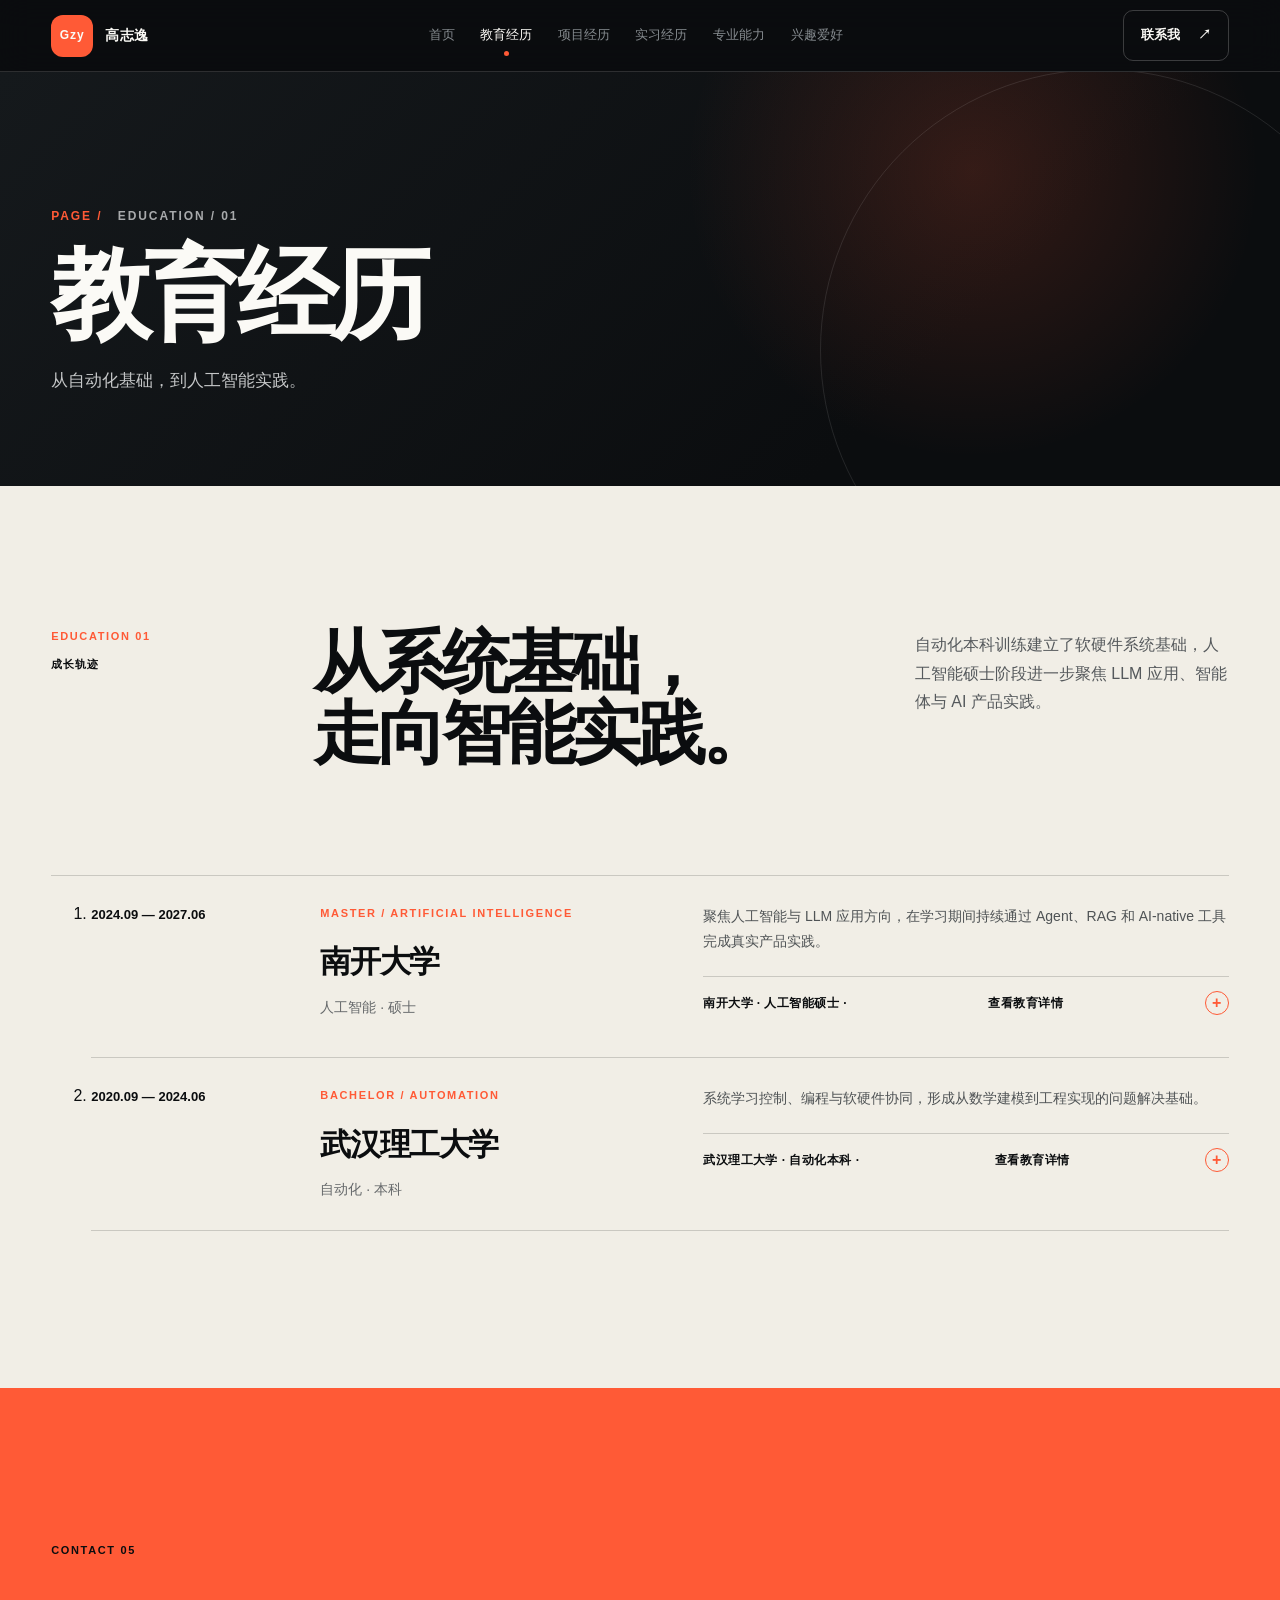
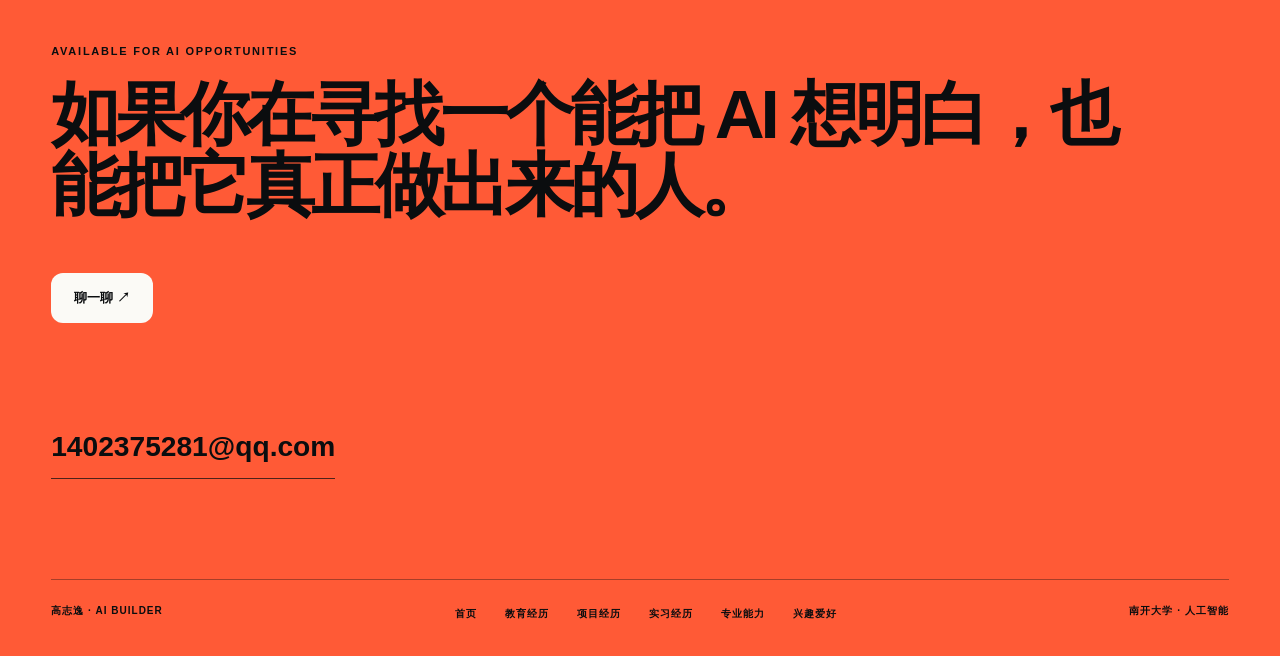
==== education.html @ de764e3b "feat: simplify home profile section" ====
<!doctype html>
<html lang="zh-CN">
  <head>
    <meta charset="UTF-8" />
    <meta name="viewport" content="width=device-width, initial-scale=1.0" />
    <meta name="description" content="高志逸的教育经历页面，展示学历背景、学习方向与相关成果。" />
    <meta name="theme-color" content="#0b0d0f" />
    <title>教育经历｜高志逸</title>
    <link rel="icon" href="assets/favicon.svg" type="image/svg+xml" />
    <link rel="stylesheet" href="styles.css" />
    <script src="script.js" defer></script>
  </head>
  <body data-page="education">
    <a class="skip-link" href="#main">跳到主要内容</a>
    <header class="site-header" aria-label="主导航">
      <a class="brand" href="index.html" aria-label="返回首页">
        <span class="brand-mark">Gzy</span>
        <span>高志逸</span>
      </a>
      <button class="mobile-menu-toggle" type="button" aria-controls="site-nav" aria-expanded="false">
        <span>菜单</span>
        <span aria-hidden="true">↕</span>
      </button>
      <nav class="nav-links" id="site-nav" aria-label="页面导航">
        <a href="index.html" data-page-link="home">首页</a>
        <a href="education.html" data-page-link="education">教育经历</a>
        <a href="projects.html" data-page-link="projects">项目经历</a>
        <a href="internship.html" data-page-link="internship">实习经历</a>
        <a href="skills.html" data-page-link="skills">专业能力</a>
        <a href="interests.html" data-page-link="interests">兴趣爱好</a>
      </nav>
      <a class="header-cta" href="mailto:1402375281@qq.com" aria-label="联系我">
        联系我
        <span aria-hidden="true">↗</span>
      </a>
    </header>
    <main id="main">
      <section class="page-hero education-hero" id="education-hero" aria-labelledby="education-title">
        <div class="hero-content">
          <p class="hero-role">EDUCATION</p>
          <h1 id="education-title">教育经历</h1>
          <p class="hero-intro">从自动化基础，到人工智能实践。</p>
        </div>
      </section>
      <section class="section page-content education-content" aria-labelledby="education-content-title">
        <div class="section-heading compact">
          <div>
            <span class="section-index">EDUCATION 01</span>
            <span class="section-name">成长轨迹</span>
          </div>
          <h2 id="education-content-title">从系统基础，<br />走向智能实践。</h2>
          <p>自动化本科训练建立了软硬件系统基础，人工智能硕士阶段进一步聚焦 LLM 应用、智能体与 AI 产品实践。</p>
        </div>
        <ol class="timeline education-timeline" aria-label="教育经历">
          <li>
            <article class="timeline-item education-item">
              <time>2024.09 — 2027.06</time>
              <div>
                <p class="timeline-type">MASTER / ARTIFICIAL INTELLIGENCE</p>
                <h3>南开大学</h3>
                <p>人工智能 · 硕士</p>
              </div>
              <div class="timeline-description">
                <p>聚焦人工智能与 LLM 应用方向，在学习期间持续通过 Agent、RAG 和 AI-native 工具完成真实产品实践。</p>
                <details class="timeline-details-panel" data-open-label="查看教育详情">
                  <summary>南开大学 · 人工智能硕士 · <span class="details-action-label">查看教育详情</span><span class="details-icon" aria-hidden="true">+</span></summary>
                  <ul class="timeline-details compact-list">
                    <li>获得公能奖学金与软件著作权。</li>
                    <li>全国人工智能应用场景创新挑战赛特等奖。</li>
                  </ul>
                </details>
              </div>
            </article>
          </li>
          <li>
            <article class="timeline-item education-item">
              <time>2020.09 — 2024.06</time>
              <div>
                <p class="timeline-type">BACHELOR / AUTOMATION</p>
                <h3>武汉理工大学</h3>
                <p>自动化 · 本科</p>
              </div>
              <div class="timeline-description">
                <p>系统学习控制、编程与软硬件协同，形成从数学建模到工程实现的问题解决基础。</p>
                <details class="timeline-details-panel" data-open-label="查看教育详情">
                  <summary>武汉理工大学 · 自动化本科 · <span class="details-action-label">查看教育详情</span><span class="details-icon" aria-hidden="true">+</span></summary>
                  <ul class="timeline-details compact-list">
                    <li>一等奖学金、校三好学生、校优秀学生干部。</li>
                    <li>全国大学生数学建模竞赛国家二等奖。</li>
                  </ul>
                </details>
              </div>
            </article>
          </li>
        </ol>
      </section>
      <section class="contact-section" id="contact" aria-labelledby="contact-title">
        <div class="eyebrow">CONTACT 05</div>
        <p>AVAILABLE FOR AI OPPORTUNITIES</p>
        <h2 id="contact-title">如果你在寻找一个能把 AI 想明白，也能把它真正做出来的人。</h2>
        <div class="contact-actions">
          <a class="button button-light" href="mailto:1402375281@qq.com">聊一聊 ↗</a>
        </div>
        <a class="contact-email" href="mailto:1402375281@qq.com">1402375281@qq.com</a>
        <footer>
          <a href="index.html">高志逸 · AI BUILDER</a>
          <nav class="footer-nav" aria-label="页脚导航">
            <a href="index.html">首页</a><a href="education.html">教育经历</a><a href="projects.html">项目经历</a><a href="internship.html">实习经历</a><a href="skills.html">专业能力</a><a href="interests.html">兴趣爱好</a>
          </nav>
          <span>南开大学 · 人工智能</span>
        </footer>
      </section>
    </main>
  </body>
</html>
---- styles.css ----
:root {
  --ink: #0b0d0f;
  --ink-soft: #15191c;
  --paper: #f1eee6;
  --paper-deep: #dedad0;
  --white: #fbfaf6;
  --muted: #858b8f;
  --accent: #ff5a36;
  --signal: #bdeec7;
  --max-width: 1480px;
  --side-pad: clamp(22px, 4vw, 64px);
  --radius: 24px;
  --control-bar-height: 72px;
}

* {
  box-sizing: border-box;
}

html {
  scroll-behavior: smooth;
}

body {
  margin: 0;
  overflow-x: hidden;
  color: var(--ink);
  background: var(--ink);
  font-family: Inter, "Helvetica Neue", "PingFang SC", "Microsoft YaHei", Arial, sans-serif;
  line-height: 1.7;
  -webkit-font-smoothing: antialiased;
  text-rendering: optimizeLegibility;
}

body::selection {
  color: var(--white);
  background: var(--accent);
}

a {
  color: inherit;
  text-decoration: none;
}

button,
a {
  -webkit-tap-highlight-color: transparent;
}

button {
  font: inherit;
}

.skip-link {
  position: fixed;
  z-index: 100;
  top: 12px;
  left: 12px;
  padding: 10px 14px;
  color: var(--ink);
  background: var(--white);
  transform: translateY(-160%);
}

.skip-link:focus {
  transform: translateY(0);
}

.site-header {
  position: sticky;
  z-index: 30;
  top: 0;
  left: auto;
  display: grid;
  grid-template-columns: auto minmax(0, 1fr) auto;
  min-height: var(--control-bar-height);
  align-items: center;
  width: 100%;
  padding: 10px max(var(--side-pad), calc((100vw - var(--max-width)) / 2 + var(--side-pad)));
  border-bottom: 1px solid rgba(255, 255, 255, 0.14);
  color: var(--white);
  background: rgba(11, 13, 15, 0.84);
  backdrop-filter: blur(16px);
}

.brand {
  display: inline-flex;
  align-items: center;
  justify-self: start;
  gap: 12px;
  font-size: 14px;
  font-weight: 700;
  letter-spacing: 0.03em;
}

.brand-mark {
  display: grid;
  width: 42px;
  height: 42px;
  color: var(--white);
  background: var(--accent);
  border-radius: 12px;
  place-items: center;
  font-size: 12px;
  font-weight: 900;
  letter-spacing: 0.08em;
}

.nav-links {
  display: flex;
  justify-content: center;
  align-items: center;
  min-width: 0;
  gap: clamp(12px, 2vw, 30px);
  color: var(--muted);
  font-size: 13px;
  white-space: nowrap;
}

.nav-links a,
.header-cta,
.identity-links a,
.contact-email {
  transition: color 180ms ease;
}

.nav-links a:hover,
.nav-links a:focus-visible,
.identity-links a:hover,
.identity-links a:focus-visible {
  color: var(--accent);
}

body[data-page="home"] .nav-links [data-page-link="home"],
body[data-page="education"] .nav-links [data-page-link="education"],
body[data-page="projects"] .nav-links [data-page-link="projects"],
body[data-page="internship"] .nav-links [data-page-link="internship"],
body[data-page="skills"] .nav-links [data-page-link="skills"],
body[data-page="interests"] .nav-links [data-page-link="interests"] {
  color: var(--white);
}

body[data-page="home"] .nav-links [data-page-link="home"]::after,
body[data-page="education"] .nav-links [data-page-link="education"]::after,
body[data-page="projects"] .nav-links [data-page-link="projects"]::after,
body[data-page="internship"] .nav-links [data-page-link="internship"]::after,
body[data-page="skills"] .nav-links [data-page-link="skills"]::after,
body[data-page="interests"] .nav-links [data-page-link="interests"]::after {
  display: block;
  width: 5px;
  height: 5px;
  margin: 4px auto -9px;
  content: "";
  border-radius: 999px;
  background: var(--accent);
}

.header-cta {
  display: inline-flex;
  align-items: center;
  justify-self: end;
  gap: 18px;
  padding: 13px 17px;
  border: 1px solid rgba(255, 255, 255, 0.2);
  border-radius: 10px;
  font-size: 13px;
  font-weight: 650;
}

.header-cta:hover,
.header-cta:focus-visible {
  color: var(--ink);
  background: var(--white);
}

.mobile-menu-toggle {
  display: none;
  width: 42px;
  height: 42px;
  padding: 0;
  border: 1px solid rgba(255, 255, 255, 0.26);
  border-radius: 10px;
  color: var(--white);
  background: transparent;
  cursor: pointer;
}

.hero {
  position: relative;
  isolation: isolate;
  display: grid;
  grid-template-columns: minmax(120px, 0.38fr) minmax(0, 1.5fr) minmax(180px, 0.5fr);
  align-items: end;
  min-height: 100svh;
  max-width: var(--max-width);
  margin: 0 auto;
  padding: 140px var(--side-pad) clamp(56px, 8vh, 90px);
  overflow: hidden;
  color: var(--white);
  background:
    radial-gradient(circle at 16% 22%, rgba(255, 90, 54, 0.23), transparent 25%),
    radial-gradient(circle at 84% 66%, rgba(43, 88, 106, 0.18), transparent 28%),
    linear-gradient(135deg, #0b0d0f 20%, #0f1012 63%, #090b0e);
}

.page-hero:not(.hero) {
  position: relative;
  isolation: isolate;
  display: grid;
  align-items: end;
  min-height: clamp(360px, 46svh, 520px);
  padding: clamp(76px, 10vw, 128px) var(--side-pad) clamp(56px, 7vw, 84px);
  overflow: hidden;
  color: var(--white);
  background:
    radial-gradient(circle at 76% 24%, rgba(255, 90, 54, 0.17), transparent 28%),
    linear-gradient(135deg, var(--ink-soft) 0%, var(--ink) 72%);
}

.page-hero:not(.hero)::after {
  position: absolute;
  z-index: -1;
  inset: auto -8% -35% auto;
  width: min(54vw, 560px);
  aspect-ratio: 1;
  content: "";
  border: 1px solid rgba(255, 255, 255, 0.1);
  border-radius: 50%;
}

.page-hero:not(.hero) .hero-content {
  width: min(100%, calc(var(--max-width) - (var(--side-pad) * 2)));
  margin: 0 auto;
  padding-top: 0;
}

.page-hero:not(.hero) .hero-role {
  margin-left: 0;
}

.page-hero:not(.hero) h1 {
  margin: 0;
  font-size: clamp(54px, 7.8vw, 112px);
  font-weight: 700;
  letter-spacing: -0.07em;
  line-height: 0.96;
}

.page-hero:not(.hero) .hero-intro {
  max-width: 640px;
  margin: 24px 0 0;
}

.page-hero:not(.hero) .hero-role::before {
  margin-right: 10px;
  color: var(--accent);
  content: "PAGE / ";
}

body[data-page="education"] .page-hero .hero-role::after { content: " / 01"; }
body[data-page="projects"] .page-hero .hero-role::after { content: " / 02"; }
body[data-page="internship"] .page-hero .hero-role::after { content: " / 03"; }
body[data-page="skills"] .page-hero .hero-role::after { content: " / 04"; }
body[data-page="interests"] .page-hero .hero-role::after { content: " / 05"; }

.hero::before {
  position: absolute;
  z-index: -1;
  inset: 0;
  content: "";
  pointer-events: none;
  opacity: 0.12;
  background-image: radial-gradient(rgba(255, 255, 255, 0.8) 0.45px, transparent 0.6px);
  background-size: 4px 4px;
}

.hero::after {
  position: absolute;
  z-index: -2;
  top: 14%;
  left: 46%;
  width: min(50vw, 680px);
  aspect-ratio: 1;
  content: "";
  border: 1px solid rgba(255, 255, 255, 0.05);
  border-radius: 50%;
  box-shadow: 0 0 160px rgba(255, 90, 54, 0.08) inset;
  transform: translateX(-50%);
}

.hero-atmosphere {
  position: absolute;
  z-index: -1;
  top: var(--glow-y, 44%);
  left: var(--glow-x, 56%);
  width: 540px;
  height: 540px;
  background: radial-gradient(circle, rgba(255, 90, 54, 0.1), transparent 67%);
  transform: translate(-50%, -50%);
  transition: top 200ms ease-out, left 200ms ease-out;
  pointer-events: none;
}

.hero-meta {
  position: absolute;
  top: 105px;
  right: var(--side-pad);
  left: var(--side-pad);
  display: flex;
  justify-content: space-between;
  color: #9d9fa1;
}

.eyebrow,
.section-index,
.section-name,
.project-meta,
.visual-label,
.timeline-type {
  font-size: 11px;
  font-weight: 800;
  letter-spacing: 0.15em;
  text-transform: uppercase;
}

.hero-content {
  position: relative;
  z-index: 2;
  align-self: center;
  min-width: 0;
  padding-top: 10vh;
}

.hero-role {
  margin: 0 0 20px 8px;
  color: #a8aaac;
  font-size: clamp(10px, 1vw, 12px);
  font-weight: 700;
  letter-spacing: 0.16em;
}

.hero h1 {
  margin: 0;
  font-size: clamp(76px, 11.2vw, 176px);
  font-weight: 760;
  letter-spacing: -0.075em;
  line-height: 0.74;
}

.hero h1 > span {
  display: block;
}

.hero h1 > span:first-child {
  margin-left: -0.04em;
  font-size: 0.46em;
  line-height: 1.1;
}

.accent-dot {
  color: var(--accent);
}

.hero-intro {
  max-width: 630px;
  margin: 34px 0 0 4px;
  color: #c4c6c7;
  font-size: clamp(15px, 1.35vw, 20px);
  line-height: 1.7;
}

.hero-actions,
.contact-actions {
  display: flex;
  flex-wrap: wrap;
  gap: 12px;
  margin-top: 30px;
}

.button {
  display: inline-flex;
  min-height: 50px;
  padding: 0 22px;
  align-items: center;
  justify-content: center;
  border: 1px solid transparent;
  border-radius: 12px;
  font-size: 13px;
  font-weight: 700;
  transition: transform 180ms ease, color 180ms ease, background 180ms ease, border-color 180ms ease;
}

.button:hover,
.button:focus-visible {
  transform: translateY(-2px);
}

.button-primary {
  color: var(--ink);
  background: var(--white);
}

.button-primary:hover,
.button-primary:focus-visible {
  background: var(--accent);
}

.button-ghost {
  color: #b9bbbd;
  border-color: rgba(255, 255, 255, 0.14);
}

.button-ghost:hover,
.button-ghost:focus-visible {
  color: var(--white);
  border-color: rgba(255, 255, 255, 0.45);
}

.hero-side {
  color: #a1a3a5;
  font-size: 12px;
  line-height: 1.6;
}

.hero-side-left {
  align-self: end;
  padding-bottom: 7vh;
}

.hero-side-left strong {
  display: block;
  margin-left: -6px;
  color: var(--accent);
  font-size: clamp(62px, 6.7vw, 104px);
  line-height: 0.9;
  letter-spacing: -0.08em;
}

.hero-side-right {
  align-self: end;
  justify-self: end;
  max-width: 210px;
  padding-bottom: 7vh;
}

.hero-side-right > span {
  color: var(--accent);
  font-family: Georgia, "Times New Roman", serif;
  font-size: clamp(16px, 1.6vw, 24px);
}

.hero-side-right strong {
  display: block;
  margin-top: -3px;
  color: var(--white);
  font-size: clamp(24px, 2.3vw, 36px);
  line-height: 0.92;
  letter-spacing: -0.055em;
}

.hero-side-right p {
  margin: 16px 0 0;
}

.scroll-cue {
  position: absolute;
  right: var(--side-pad);
  bottom: 24px;
  display: flex;
  align-items: center;
  gap: 10px;
  color: #777a7c;
  font-size: 9px;
  font-weight: 800;
  letter-spacing: 0.18em;
}

.section {
  padding: clamp(86px, 11vw, 168px) var(--side-pad);
}

.section > * {
  width: min(100%, calc(var(--max-width) - (var(--side-pad) * 2)));
  margin-right: auto;
  margin-left: auto;
}

.page-content {
  background: var(--paper);
}

.projects-content,
.skills-content {
  color: var(--white);
  background: var(--ink-soft);
}

.projects-content .section-heading > p,
.skills-content .section-heading > p {
  color: #b0b4b5;
}

.projects-content .section-name,
.skills-content .section-name {
  color: #d9d8d4;
}

.skills-content .capability-grid article {
  color: var(--white);
}

.profile-section,
.journey-section {
  background: var(--paper);
}

.section-heading {
  display: grid;
  grid-template-columns: minmax(130px, 0.44fr) minmax(280px, 1.2fr) minmax(230px, 0.7fr);
  gap: clamp(28px, 5vw, 90px);
  align-items: start;
  padding-bottom: clamp(54px, 7vw, 100px);
}

.section-heading > div:first-child {
  display: flex;
  flex-direction: column;
  gap: 10px;
}

.section-index {
  color: var(--accent);
}

.section-name {
  letter-spacing: 0.08em;
}

.section-heading h2,
.contact-section h2 {
  margin: 0;
  font-size: clamp(40px, 5.4vw, 82px);
  font-weight: 620;
  letter-spacing: -0.06em;
  line-height: 1.03;
}

.section-heading > p {
  margin: 4px 0 0;
  color: #55595c;
  font-size: clamp(14px, 1.25vw, 18px);
  line-height: 1.8;
}

.profile-grid {
  display: grid;
  grid-template-columns: minmax(0, 1.18fr) minmax(370px, 0.82fr);
  gap: 18px;
}

.identity-card {
  display: grid;
  grid-template-columns: minmax(210px, 0.82fr) minmax(280px, 1.18fr);
  min-height: 590px;
  color: var(--white);
  overflow: hidden;
  border-radius: var(--radius);
  background: var(--ink-soft);
}

.portrait-wrap {
  position: relative;
  min-height: 100%;
  overflow: hidden;
  background: #cdc9bf;
}

.portrait-wrap::after {
  position: absolute;
  inset: 0;
  content: "";
  background: linear-gradient(180deg, transparent 50%, rgba(11, 13, 15, 0.72));
}

.portrait-wrap img {
  width: 100%;
  height: 100%;
  object-fit: cover;
  object-position: center 25%;
  filter: saturate(0.78) contrast(1.04);
  transform: scale(1.02);
}

.availability {
  position: absolute;
  z-index: 2;
  right: 18px;
  bottom: 18px;
  left: 18px;
  display: flex;
  align-items: center;
  gap: 8px;
  padding: 12px 14px;
  border: 1px solid rgba(255, 255, 255, 0.24);
  border-radius: 11px;
  background: rgba(11, 13, 15, 0.62);
  backdrop-filter: blur(12px);
  font-size: 12px;
}

.availability i {
  width: 8px;
  height: 8px;
  border-radius: 50%;
  background: #7cff82;
  box-shadow: 0 0 12px rgba(124, 255, 130, 0.8);
}

.identity-copy {
  display: flex;
  flex-direction: column;
  justify-content: flex-end;
  padding: clamp(32px, 4vw, 66px);
}

.identity-copy .eyebrow {
  margin: 0 0 auto;
  color: var(--accent);
}

.identity-copy h3 {
  margin: 50px 0 22px;
  font-size: clamp(34px, 3.6vw, 58px);
  font-weight: 580;
  letter-spacing: -0.06em;
  line-height: 1.05;
}

.identity-copy > p:not(.eyebrow) {
  margin: 0;
  color: #aeb1b2;
  font-size: 15px;
  line-height: 1.85;
}

.identity-links {
  display: flex;
  gap: 28px;
  margin-top: 38px;
  font-size: 13px;
  font-weight: 700;
}

body[data-page="home"] .profile-grid {
  grid-template-columns: 1fr;
}

.profile-summary-card {
  display: block;
  min-height: 0;
}

.profile-summary-card .identity-copy {
  display: grid;
  grid-template-columns: minmax(130px, 0.44fr) minmax(0, 1.56fr);
  gap: 28px clamp(28px, 5vw, 90px);
  padding: clamp(36px, 6vw, 82px);
}

.profile-summary-card .identity-copy .eyebrow,
.profile-summary-card .identity-copy h3,
.profile-summary-card .identity-copy > p:not(.eyebrow),
.profile-summary-card .identity-copy .identity-links {
  grid-column: 2;
}

.profile-summary-card .identity-copy .eyebrow {
  grid-column: 1;
  grid-row: 1;
  align-self: start;
  margin: 0;
}

.profile-summary-card .identity-copy h3 {
  grid-row: 1;
  margin: 0;
  font-size: clamp(38px, 5.2vw, 76px);
}

.profile-summary-card .identity-copy > p:not(.eyebrow) {
  max-width: 720px;
  margin: 0;
}

.profile-summary-card .identity-links {
  margin-top: 4px;
}

.proof-grid {
  display: grid;
  grid-template-columns: repeat(2, minmax(0, 1fr));
  gap: 18px;
}

.proof-card {
  display: flex;
  flex-direction: column;
  min-height: 284px;
  padding: clamp(24px, 3vw, 40px);
  border: 1px solid rgba(11, 13, 15, 0.17);
  border-radius: var(--radius);
}

.proof-card > span {
  font-size: 10px;
  font-weight: 800;
  letter-spacing: 0.16em;
}

.proof-card strong {
  margin: auto 0 0;
  font-size: clamp(46px, 5.4vw, 76px);
  font-weight: 640;
  letter-spacing: -0.07em;
  line-height: 0.95;
}

.proof-card p {
  max-width: 180px;
  margin: 18px 0 0;
  color: #5d6062;
  font-size: 13px;
  line-height: 1.65;
}

.accent-card {
  color: var(--white);
  border-color: var(--accent);
  background: var(--accent);
}

.accent-card p {
  color: rgba(255, 255, 255, 0.82);
}

.outline-card {
  color: var(--white);
  border-color: var(--ink);
  background: var(--ink);
}

.outline-card p {
  color: #a9abad;
}

.routes-section {
  background: var(--paper-deep);
}

.route-grid {
  display: grid;
  grid-template-columns: repeat(3, minmax(0, 1fr));
  gap: 14px;
}

.route-card {
  position: relative;
  display: flex;
  min-height: 210px;
  flex-direction: column;
  justify-content: flex-end;
  padding: clamp(22px, 3vw, 36px);
  overflow: hidden;
  border: 1px solid rgba(11, 13, 15, 0.17);
  border-radius: var(--radius);
  background: var(--paper);
  box-shadow: 0 8px 24px rgba(11, 13, 15, 0.035);
  font-size: clamp(23px, 2.3vw, 34px);
  font-weight: 650;
  letter-spacing: -0.045em;
  line-height: 1.15;
  transition: transform 180ms ease, border-color 180ms ease, box-shadow 180ms ease;
}

.route-card::before {
  position: absolute;
  inset: 0 auto 0 0;
  width: 4px;
  content: "";
  background: var(--accent);
  opacity: 0;
  transition: opacity 180ms ease;
}

.route-card span {
  margin-top: 14px;
  color: #55595c;
  font-size: 13px;
  font-weight: 500;
  letter-spacing: 0;
  line-height: 1.7;
}

.route-card:hover,
.route-card:focus-visible,
.route-card[aria-current="page"] {
  border-color: rgba(11, 13, 15, 0.4);
  box-shadow: 0 18px 34px rgba(11, 13, 15, 0.1);
  transform: translateY(-3px);
}

.route-card:hover::before,
.route-card:focus-visible::before,
.route-card[aria-current="page"]::before {
  opacity: 1;
}

.projects-section {
  color: var(--white);
  background: var(--ink);
}

.projects-section .section-heading > p {
  color: #9c9fa1;
}

.projects-section .section-name {
  color: #d9d8d4;
}

.projects-list {
  display: grid;
  gap: 28px;
}

.project-card {
  overflow: hidden;
  border: 1px solid rgba(255, 255, 255, 0.14);
  border-radius: var(--radius);
  background: var(--ink-soft);
}

.project-details,
.timeline-details-panel {
  border-top: 1px solid rgba(255, 255, 255, 0.14);
}

.project-details > summary,
.timeline-details-panel > summary,
.details-toggle {
  display: flex;
  align-items: center;
  justify-content: space-between;
  gap: 18px;
  min-height: 62px;
  padding: 16px clamp(22px, 4vw, 58px);
  cursor: pointer;
  list-style: none;
  color: var(--white);
  font-size: 12px;
  font-weight: 750;
  letter-spacing: 0.04em;
}

.project-details > summary::-webkit-details-marker,
.timeline-details-panel > summary::-webkit-details-marker {
  display: none;
}

.project-details > summary::marker,
.timeline-details-panel > summary::marker {
  content: "";
}

.details-icon {
  display: grid;
  width: 24px;
  height: 24px;
  flex: 0 0 auto;
  place-items: center;
  border: 1px solid currentColor;
  border-radius: 50%;
  color: var(--accent);
  font-size: 16px;
  line-height: 1;
  transition: transform 180ms ease, color 180ms ease, background 180ms ease;
}

.project-details[open],
.timeline-details-panel[open] {
  background: rgba(255, 255, 255, 0.025);
}

.project-details[open] > summary,
.timeline-details-panel[open] > summary {
  border-bottom: 1px solid rgba(255, 255, 255, 0.14);
}

.project-details[open] .details-icon { transform: rotate(45deg); }

.timeline-details-panel[open] .details-icon {
  color: var(--white);
  background: var(--accent);
  transform: rotate(45deg);
}

.project-overview {
  display: grid;
  grid-template-columns: minmax(360px, 0.92fr) minmax(480px, 1.08fr);
}

.project-overview-split {
  grid-template-columns: minmax(0, 1.34fr) minmax(300px, 0.66fr);
}

.project-copy {
  display: flex;
  flex-direction: column;
  min-height: 630px;
  padding: clamp(28px, 4vw, 58px);
}

.project-meta {
  display: flex;
  justify-content: space-between;
  gap: 18px;
  color: #7f8385;
  letter-spacing: 0.11em;
}

.project-meta span:last-child {
  color: var(--accent);
}

.project-copy h3 {
  max-width: 780px;
  margin: auto 0 26px;
  font-size: clamp(42px, 5.3vw, 78px);
  font-weight: 570;
  letter-spacing: -0.065em;
  line-height: 1;
}

.project-copy > p {
  margin: 0;
  color: #aeb1b2;
  font-size: 15px;
  line-height: 1.8;
}

.project-points {
  display: grid;
  gap: 11px;
  margin: 28px 0 0;
  padding: 0;
  list-style: none;
  color: #d0d2d2;
  font-size: 13px;
  line-height: 1.72;
}

.project-points li::before {
  margin-right: 10px;
  color: var(--accent);
  content: "↳";
}

.project-points strong {
  color: var(--white);
  font-weight: 650;
}

.tag-list {
  display: flex;
  flex-wrap: wrap;
  gap: 7px;
  margin-top: 30px;
}

.tag-list span {
  padding: 8px 10px;
  color: #b7b9bb;
  border: 1px solid rgba(255, 255, 255, 0.14);
  border-radius: 999px;
  font-size: 10px;
  font-weight: 750;
  letter-spacing: 0.05em;
}

.project-visual {
  position: relative;
  min-height: 630px;
  overflow: hidden;
  background: #1a1d20;
}

.visual-label {
  position: absolute;
  z-index: 3;
  top: 25px;
  left: 25px;
  color: rgba(255, 255, 255, 0.6);
}

.agent-visual {
  display: grid;
  place-items: center;
  background:
    linear-gradient(rgba(255, 255, 255, 0.045) 1px, transparent 1px),
    linear-gradient(90deg, rgba(255, 255, 255, 0.045) 1px, transparent 1px),
    radial-gradient(circle at 50% 52%, rgba(255, 90, 54, 0.26), transparent 30%),
    #16191c;
  background-size: 38px 38px, 38px 38px, auto, auto;
}

.agent-visual svg {
  position: absolute;
  inset: 50% auto auto 50%;
  width: min(96%, 650px);
  fill: none;
  stroke: rgba(255, 255, 255, 0.16);
  stroke-dasharray: 5 9;
  transform: translate(-50%, -50%);
}

.agent-core,
.agent-node {
  position: absolute;
  z-index: 2;
  display: grid;
  place-items: center;
  border: 1px solid rgba(255, 255, 255, 0.18);
  background: rgba(11, 13, 15, 0.84);
  box-shadow: 0 16px 42px rgba(0, 0, 0, 0.25);
  backdrop-filter: blur(8px);
}

.agent-core {
  width: 150px;
  height: 150px;
  border-color: var(--accent);
  border-radius: 50%;
}

.agent-core span {
  align-self: end;
  color: #8b8f91;
  font-size: 9px;
  font-weight: 800;
  letter-spacing: 0.16em;
}

.agent-core strong {
  align-self: start;
  color: var(--white);
  font-size: 18px;
}

.agent-node {
  min-width: 98px;
  height: 46px;
  padding: 0 14px;
  border-radius: 999px;
  color: #bbbdbf;
  font-size: 9px;
  font-weight: 800;
  letter-spacing: 0.11em;
}

.node-chat {
  top: 14%;
  left: 10%;
}

.node-fitness {
  top: 13%;
  right: 8%;
}

.node-nutrition {
  right: 7%;
  bottom: 13%;
}

.node-expert {
  bottom: 12%;
  left: 9%;
  color: var(--ink);
  border-color: var(--accent);
  background: var(--accent);
}

.metric-pill {
  position: static;
  align-self: flex-start;
  width: fit-content;
  padding: 10px 12px;
  color: var(--ink);
  border-radius: 9px;
  background: var(--white);
  font-size: 10px;
  font-weight: 900;
  letter-spacing: 0.08em;
}

.project-gallery {
  display: grid;
  gap: 12px;
  padding: 18px;
  border-top: 1px solid rgba(255, 255, 255, 0.14);
  background: #0e1113;
}

.phone-gallery {
  grid-template-columns: repeat(5, minmax(0, 1fr));
}

.ios-gallery {
  grid-template-columns: repeat(3, minmax(0, 300px));
  justify-content: center;
  gap: clamp(16px, 3vw, 42px);
  padding-block: clamp(28px, 5vw, 66px);
}

.project-shot {
  overflow: hidden;
  margin: 0;
  border: 1px solid rgba(255, 255, 255, 0.1);
  border-radius: 16px;
  background: #171a1c;
}

.project-shot img {
  display: block;
  width: 100%;
  aspect-ratio: 9 / 19;
  object-fit: cover;
  object-position: top center;
}

.project-shot figcaption,
.robot-shot figcaption {
  display: flex;
  align-items: center;
  gap: 10px;
  min-height: 58px;
  padding: 14px 16px;
  color: #c6c8c9;
  font-size: 11px;
  line-height: 1.45;
}

.project-shot figcaption span,
.robot-shot figcaption span {
  color: var(--accent);
  font-size: 9px;
  font-weight: 850;
  letter-spacing: 0.14em;
}

.project-fact-panel {
  display: flex;
  flex-direction: column;
  justify-content: space-between;
  min-height: 630px;
  padding: clamp(30px, 5vw, 64px);
  color: var(--ink);
  background: #e7e3da;
}

.project-fact-panel > span {
  font-size: 10px;
  font-weight: 850;
  letter-spacing: 0.16em;
}

.project-fact-panel ol {
  display: grid;
  gap: 0;
  margin: 0;
  padding: 0;
  list-style: none;
}

.project-fact-panel li {
  display: flex;
  align-items: center;
  gap: 18px;
  padding: 22px 0;
  border-bottom: 1px solid rgba(11, 13, 15, 0.18);
  font-size: clamp(18px, 2vw, 28px);
  letter-spacing: -0.03em;
}

.project-fact-panel li:first-child {
  border-top: 1px solid rgba(11, 13, 15, 0.18);
}

.project-fact-panel b {
  color: var(--accent);
  font-size: 9px;
  letter-spacing: 0.13em;
}

.project-metrics {
  display: grid;
  grid-template-rows: repeat(3, 1fr);
  min-height: 630px;
  border-left: 1px solid rgba(255, 255, 255, 0.14);
  background: #15181a;
}

.project-metrics div {
  display: flex;
  flex-direction: column;
  justify-content: flex-end;
  padding: clamp(26px, 4vw, 52px);
  border-bottom: 1px solid rgba(255, 255, 255, 0.14);
}

.project-metrics div:last-child {
  border-bottom: 0;
}

.project-metrics strong {
  color: var(--white);
  font-size: clamp(48px, 6vw, 86px);
  font-weight: 520;
  letter-spacing: -0.07em;
  line-height: 1;
}

.project-metrics span {
  margin-top: 12px;
  color: #8c9092;
  font-size: 10px;
  font-weight: 850;
  letter-spacing: 0.12em;
}

.robot-shot {
  margin: 0;
  padding: 18px;
  border-top: 1px solid rgba(255, 255, 255, 0.14);
  background: #0e1113;
}

.robot-shot img {
  display: block;
  width: 100%;
  aspect-ratio: 2.05 / 1;
  object-fit: cover;
  border: 1px solid rgba(255, 255, 255, 0.1);
  border-radius: 16px;
}

.robot-shot figcaption {
  padding-inline: 2px;
}

.wiki-visual {
  padding: 120px 9% 45px;
  background:
    radial-gradient(circle at 80% 20%, rgba(255, 90, 54, 0.2), transparent 30%),
    #e7e3da;
}

.wiki-visual .visual-label {
  color: rgba(11, 13, 15, 0.58);
}

.wiki-stack {
  position: relative;
  display: grid;
  height: 250px;
}

.wiki-stack span {
  position: absolute;
  display: flex;
  align-items: flex-end;
  width: 68%;
  height: 145px;
  padding: 20px;
  color: var(--ink);
  border: 1px solid rgba(11, 13, 15, 0.25);
  border-radius: 12px;
  background: rgba(255, 255, 255, 0.72);
  box-shadow: 0 16px 35px rgba(11, 13, 15, 0.12);
  font-size: 10px;
  font-weight: 850;
  letter-spacing: 0.12em;
}

.wiki-stack span:nth-child(1) {
  top: 0;
  left: 0;
  transform: rotate(-7deg);
}

.wiki-stack span:nth-child(2) {
  top: 24px;
  left: 16%;
  transform: rotate(-1deg);
}

.wiki-stack span:nth-child(3) {
  top: 50px;
  right: 0;
  color: var(--white);
  border-color: var(--ink);
  background: var(--ink);
  transform: rotate(6deg);
}

.wiki-status {
  position: absolute;
  right: 9%;
  bottom: 34px;
  color: var(--accent);
  font-size: 10px;
  font-weight: 900;
  letter-spacing: 0.12em;
}

.wiki-flow {
  display: grid;
  grid-template-columns: repeat(3, minmax(0, 1fr));
  border-top: 1px solid rgba(255, 255, 255, 0.14);
}

.wiki-flow article {
  display: flex;
  flex-direction: column;
  min-height: 250px;
  padding: clamp(26px, 3.5vw, 48px);
  border-right: 1px solid rgba(255, 255, 255, 0.14);
}

.wiki-flow article:last-child {
  border-right: 0;
}

.wiki-flow article > span {
  color: var(--accent);
  font-size: 9px;
  font-weight: 850;
  letter-spacing: 0.16em;
}

.wiki-flow strong {
  margin-top: auto;
  color: var(--white);
  font-size: clamp(24px, 3vw, 38px);
  font-weight: 570;
  letter-spacing: -0.045em;
}

.wiki-flow p {
  margin: 14px 0 0;
  color: #8f9395;
  font-size: 12px;
  line-height: 1.7;
}

.journey-section .section-heading {
  grid-template-columns: minmax(130px, 0.44fr) minmax(0, 1.9fr);
}

.journey-group + .journey-group {
  margin-top: clamp(88px, 10vw, 150px);
}

.journey-group-heading {
  display: grid;
  grid-template-columns: minmax(250px, 0.9fr) minmax(320px, 1.35fr);
  gap: clamp(30px, 6vw, 100px);
  align-items: end;
  padding-bottom: 36px;
}

.journey-group-heading span {
  color: var(--accent);
  font-size: 10px;
  font-weight: 850;
  letter-spacing: 0.16em;
}

.journey-group-heading h3 {
  margin: 10px 0 0;
  font-size: clamp(34px, 4vw, 58px);
  font-weight: 580;
  letter-spacing: -0.055em;
}

.journey-group-heading > p {
  margin: 0;
  color: #55595b;
  font-size: 14px;
  line-height: 1.8;
}

.timeline {
  border-top: 1px solid rgba(11, 13, 15, 0.17);
}

.timeline-item {
  display: grid;
  grid-template-columns: minmax(160px, 0.44fr) minmax(240px, 0.82fr) minmax(320px, 1.3fr);
  gap: clamp(24px, 4vw, 70px);
  padding: 38px 0;
  border-bottom: 1px solid rgba(11, 13, 15, 0.17);
}

.timeline-item time {
  font-size: 13px;
  font-weight: 750;
}

.timeline-type {
  margin: 0 0 14px;
  color: var(--accent);
}

.timeline-item h3 {
  margin: 0 0 7px;
  font-size: clamp(24px, 2.4vw, 36px);
  font-weight: 600;
  letter-spacing: -0.045em;
}

.timeline-item > div:nth-child(2) > p:last-child {
  margin: 0;
  color: #66696b;
  font-size: 14px;
}

.timeline-description > p {
  margin: 0;
  color: #4f5355;
  font-size: 14px;
  line-height: 1.8;
}

.timeline-details {
  display: grid;
  gap: 15px;
  margin: 22px 0;
  padding: 0;
  color: #3f4345;
  list-style: none;
  font-size: 14px;
  line-height: 1.82;
}

.timeline-details li {
  position: relative;
  padding-left: 20px;
}

.timeline-details li::before {
  position: absolute;
  top: 0;
  left: 0;
  color: var(--accent);
  content: "↳";
  font-weight: 850;
}

.timeline-details strong {
  color: var(--ink);
}

.timeline-description .timeline-result {
  padding: 15px 17px;
  color: var(--ink);
  border-left: 3px solid var(--accent);
  background: rgba(11, 13, 15, 0.045);
  font-weight: 650;
}

.project-preview {
  display: grid;
  place-items: center;
  padding: clamp(24px, 4vw, 48px);
  border-top: 1px solid rgba(255, 255, 255, 0.14);
  background: #0e1113;
}

.project-preview .project-shot {
  width: min(100%, 320px);
}

.timeline-details-panel {
  margin-top: 22px;
  border-color: rgba(11, 13, 15, 0.17);
}

.timeline-details-panel > summary {
  min-height: 52px;
  padding: 12px 0;
  color: var(--ink);
}

.timeline-details-panel[open] {
  background: transparent;
}

.timeline-details-panel[open] > summary {
  border-color: rgba(11, 13, 15, 0.17);
}

.compact-list {
  margin-bottom: 0;
}

.education-item {
  padding-top: 28px;
  padding-bottom: 28px;
}

.capabilities-section {
  color: var(--white);
  background: #15181b;
}

.capabilities-section .section-heading > p {
  color: #9da0a2;
}

.capability-grid {
  display: grid;
  grid-template-columns: repeat(3, minmax(0, 1fr));
  border-top: 1px solid rgba(255, 255, 255, 0.14);
  border-left: 1px solid rgba(255, 255, 255, 0.14);
}

.capability-grid article {
  position: relative;
  display: flex;
  flex-direction: column;
  min-height: 460px;
  padding: clamp(28px, 3.5vw, 52px);
  border-right: 1px solid rgba(255, 255, 255, 0.14);
  border-bottom: 1px solid rgba(255, 255, 255, 0.14);
  transition: color 220ms ease, background 220ms ease;
}

.capability-grid article:hover {
  color: var(--ink);
  background: var(--accent);
}

.capability-number {
  color: #717476;
  font-size: 12px;
  font-weight: 800;
}

.capability-grid .eyebrow {
  margin: auto 0 12px;
  color: var(--accent);
}

.capability-grid article:hover .eyebrow,
.capability-grid article:hover .capability-number,
.capability-grid article:hover > p:not(.eyebrow) {
  color: rgba(11, 13, 15, 0.7);
}

.capability-grid h3 {
  margin: 0 0 18px;
  font-size: clamp(34px, 3.3vw, 50px);
  font-weight: 570;
  letter-spacing: -0.055em;
}

.capability-grid article > p:not(.eyebrow) {
  margin: 0;
  color: #a6a9aa;
  font-size: 14px;
  line-height: 1.8;
  transition: color 220ms ease;
}

.capability-grid article:hover .tag-list span {
  color: var(--ink);
  border-color: rgba(11, 13, 15, 0.28);
}

.skill-matrix {
  margin-top: clamp(84px, 11vw, 154px);
  padding-top: clamp(58px, 8vw, 104px);
  border-top: 1px solid rgba(11, 13, 15, 0.17);
}

.skill-matrix .section-heading {
  grid-template-columns: minmax(130px, 0.44fr) minmax(0, 1.2fr);
  padding-bottom: clamp(36px, 5vw, 64px);
}

.skill-matrix-grid {
  display: grid;
  grid-template-columns: repeat(4, minmax(0, 1fr));
  border-top: 1px solid rgba(11, 13, 15, 0.17);
  border-left: 1px solid rgba(11, 13, 15, 0.17);
}

.skill-matrix-grid [data-skill-group] {
  display: flex;
  min-width: 0;
  min-height: 250px;
  flex-direction: column;
  padding: clamp(21px, 2.5vw, 34px);
  border-right: 1px solid rgba(11, 13, 15, 0.17);
  border-bottom: 1px solid rgba(11, 13, 15, 0.17);
  background: var(--paper);
}

.skill-matrix-grid h3 {
  margin: 0;
  font-size: clamp(21px, 2.2vw, 30px);
  font-weight: 650;
  letter-spacing: -0.04em;
}

.skill-matrix-grid .tag-list {
  margin-top: auto;
}

.skill-matrix-grid .tag-list span {
  color: #454a4d;
  border-color: rgba(11, 13, 15, 0.2);
}

.interest-card,
body[data-page="interests"] .capability-grid article {
  color: var(--ink);
  border-color: rgba(11, 13, 15, 0.17);
  background: var(--paper);
}

body[data-page="interests"] .capability-grid {
  grid-template-columns: repeat(2, minmax(0, 1fr));
  border-color: rgba(11, 13, 15, 0.17);
}

.interest-card .capability-number,
body[data-page="interests"] .capability-number {
  color: var(--accent);
}

.interest-card .eyebrow,
body[data-page="interests"] .capability-grid .eyebrow,
body[data-page="interests"] .capability-grid article:hover .eyebrow {
  color: var(--accent);
}

.interest-card > p:not(.eyebrow),
body[data-page="interests"] .capability-grid article > p:not(.eyebrow),
body[data-page="interests"] .capability-grid article:hover > p:not(.eyebrow) {
  color: #55595c;
}

.interest-status {
  display: inline-flex;
  width: fit-content;
  align-items: center;
  margin-top: auto;
  padding: 5px 8px;
  color: #244b31;
  border-radius: 999px;
  background: var(--signal);
  font-size: 9px;
  font-weight: 800;
  letter-spacing: 0.08em;
}

.project-copy > .metric-pill {
  margin: 28px 0 0;
}

.interest-card .tag-list span,
body[data-page="interests"] .capability-grid .tag-list span,
body[data-page="interests"] .capability-grid article:hover .tag-list span {
  color: #244b31;
  border-color: transparent;
  background: var(--signal);
}

.contact-section {
  --contact-ink: #0b0d0f;
  padding: clamp(94px, 12vw, 178px) var(--side-pad) 30px;
  color: var(--contact-ink);
  background: var(--accent);
}

.contact-section > * {
  width: min(100%, calc(var(--max-width) - (var(--side-pad) * 2)));
  margin-right: auto;
  margin-left: auto;
}

.contact-section > .eyebrow {
  color: var(--contact-ink);
}

.contact-section > p {
  margin-top: 82px;
  margin-bottom: 18px;
  color: var(--contact-ink);
  font-size: 11px;
  font-weight: 850;
  letter-spacing: 0.16em;
}

.contact-section h2 {
  max-width: 1100px;
  margin-left: 0;
}

.contact-actions {
  margin-top: 52px;
  margin-left: 0;
}

.button-light {
  color: var(--contact-ink);
  background: var(--white);
}

.button-outline-light {
  color: var(--contact-ink);
  border-color: rgba(11, 13, 15, 0.5);
}

.button-outline-light:hover,
.button-outline-light:focus-visible {
  color: var(--contact-ink);
  background: var(--white);
}

.contact-email {
  display: inline-block;
  width: auto;
  margin-top: 100px;
  margin-left: 0;
  padding-bottom: 7px;
  border-bottom: 1px solid rgba(11, 13, 15, 0.72);
  font-size: clamp(18px, 2.2vw, 30px);
  font-weight: 600;
}

.contact-email:hover,
.contact-email:focus-visible {
  color: var(--contact-ink);
  border-color: var(--contact-ink);
}

.contact-section footer {
  display: flex;
  justify-content: space-between;
  gap: 20px;
  margin-top: 100px;
  padding-top: 22px;
  border-top: 1px solid rgba(11, 13, 15, 0.36);
  font-size: 10px;
  font-weight: 800;
  letter-spacing: 0.1em;
}

.footer-nav {
  display: flex;
  flex-wrap: wrap;
  align-items: center;
  gap: 6px 12px;
  margin: -6px -8px;
}

.footer-nav a {
  display: inline-flex;
  align-items: center;
  min-height: 36px;
  padding: 6px 8px;
  color: inherit;
  text-decoration: none;
}

.footer-nav a:hover,
.footer-nav a:focus-visible {
  text-decoration: underline;
  text-decoration-thickness: 1px;
  text-underline-offset: 4px;
}

:focus-visible {
  outline: 3px solid var(--accent);
  outline-offset: 4px;
}

summary:focus-visible,
.details-toggle:focus-visible {
  outline-offset: -4px;
}

.contact-section :focus-visible {
  outline-color: var(--contact-ink);
}

.reveal {
  opacity: 0;
  transform: translateY(28px);
  transition: opacity 700ms cubic-bezier(0.2, 0.8, 0.2, 1), transform 700ms cubic-bezier(0.2, 0.8, 0.2, 1);
}

.reveal.is-visible {
  opacity: 1;
  transform: translateY(0);
}

@media (max-width: 1080px) {
  .hero {
    grid-template-columns: minmax(90px, 0.25fr) minmax(0, 1.45fr);
  }

  .hero-side-right {
    display: none;
  }

  .hero h1 {
    font-size: clamp(80px, 14vw, 145px);
  }

  .section-heading {
    grid-template-columns: minmax(110px, 0.35fr) minmax(0, 1.4fr);
  }

  .section-heading > p {
    grid-column: 2;
  }

  .profile-grid {
    grid-template-columns: 1fr;
  }

  .proof-card {
    min-height: 220px;
  }

  .project-overview,
  .project-overview-split {
    grid-template-columns: 1fr;
  }

  .project-copy {
    min-height: 560px;
  }

  .project-visual {
    min-height: 560px;
  }

  .project-fact-panel {
    min-height: 470px;
  }

  .project-metrics {
    grid-template-columns: repeat(3, minmax(0, 1fr));
    grid-template-rows: 1fr;
    min-height: 250px;
    border-top: 1px solid rgba(255, 255, 255, 0.14);
    border-left: 0;
  }

  .project-metrics div {
    border-right: 1px solid rgba(255, 255, 255, 0.14);
    border-bottom: 0;
  }

  .project-metrics div:last-child {
    border-right: 0;
  }

  .timeline-item {
    grid-template-columns: minmax(130px, 0.34fr) minmax(220px, 0.75fr) minmax(280px, 1.2fr);
    gap: 25px;
  }

  .route-grid {
    grid-template-columns: repeat(2, minmax(0, 1fr));
  }
}

@media (max-width: 820px) {
  .site-header {
    grid-template-columns: minmax(0, 1fr) auto auto;
    column-gap: 12px;
  }

  .nav-links {
    display: none;
  }

  .mobile-menu-toggle {
    display: inline-grid;
    place-items: center;
  }

  .nav-links.is-open {
    position: absolute;
    top: calc(100% + 1px);
    right: var(--side-pad);
    left: var(--side-pad);
    display: grid;
    gap: 0;
    padding: 8px;
    border: 1px solid rgba(255, 255, 255, 0.14);
    border-radius: 14px;
    background: var(--ink-soft);
    box-shadow: 0 18px 45px rgba(0, 0, 0, 0.3);
  }

  .nav-links.is-open a {
    padding: 12px 14px;
    border-radius: 9px;
  }

  .nav-links.is-open a:hover,
  .nav-links.is-open a:focus-visible {
    color: var(--white);
    background: rgba(255, 255, 255, 0.08);
  }

  .hero {
    grid-template-columns: 1fr;
    align-items: center;
  }

  .hero-content {
    padding-top: 6vh;
  }

  .hero-side-left {
    position: absolute;
    right: var(--side-pad);
    bottom: 58px;
    left: auto;
    display: flex;
    align-items: flex-end;
    gap: 16px;
    padding: 0;
  }

  .hero-side-left strong {
    font-size: 64px;
  }

  .scroll-cue {
    display: none;
  }

  .section-heading,
  .journey-section .section-heading {
    grid-template-columns: 1fr;
    gap: 36px;
  }

  .section-heading > p {
    grid-column: auto;
    max-width: 620px;
  }

  .project-gallery {
    grid-template-columns: repeat(2, minmax(0, 1fr));
  }

  .ios-gallery {
    grid-template-columns: repeat(3, minmax(0, 1fr));
  }

  .timeline-item {
    grid-template-columns: 140px 1fr;
  }

  .timeline-description {
    grid-column: 2;
  }

  .journey-group-heading {
    grid-template-columns: 1fr 1fr;
  }

  .capability-grid {
    grid-template-columns: 1fr;
  }

  .capability-grid article {
    min-height: 380px;
  }

  .skill-matrix-grid {
    grid-template-columns: repeat(2, minmax(0, 1fr));
  }

  .interest-grid,
  body[data-page="interests"] .capability-grid {
    grid-template-columns: repeat(2, minmax(0, 1fr));
  }

  .route-card {
    min-height: 185px;
  }
}

@media (max-width: 620px) {
  :root {
    --side-pad: 19px;
    --radius: 18px;
  }

  .site-header {
    min-height: 64px;
    padding-top: 10px;
    padding-bottom: 10px;
  }

  .brand > span:last-child {
    display: none;
  }

  .brand-mark {
    width: 38px;
    height: 38px;
    border-radius: 10px;
  }

  .header-cta {
    padding: 11px 14px;
    font-size: 12px;
  }

  .hero {
    min-height: 780px;
    padding-top: 120px;
    padding-bottom: 76px;
  }

  .hero-meta {
    top: 82px;
  }

  .hero h1 {
    font-size: clamp(63px, 21vw, 105px);
    line-height: 0.78;
  }

  .hero-intro {
    margin-top: 28px;
    font-size: 15px;
  }

  .hero-actions {
    display: flex;
  }

  .hero-actions .button {
    padding: 0 12px;
    font-size: 11px;
  }

  .hero-side-left {
    right: 20px;
    bottom: 22px;
  }

  .hero-side-left strong {
    font-size: 48px;
  }

  .hero-side-left span {
    font-size: 10px;
  }

  .section-heading {
    padding-bottom: 48px;
  }

  .section-heading h2,
  .contact-section h2 {
    font-size: clamp(38px, 12vw, 56px);
  }

  .identity-card {
    grid-template-columns: 1fr;
    min-height: auto;
  }

  .profile-summary-card .identity-copy {
    grid-template-columns: 1fr;
    gap: 24px;
  }

  .profile-summary-card .identity-copy .eyebrow,
  .profile-summary-card .identity-copy h3,
  .profile-summary-card .identity-copy > p:not(.eyebrow),
  .profile-summary-card .identity-copy .identity-links {
    grid-column: auto;
    grid-row: auto;
  }

  .profile-summary-card .identity-copy h3 {
    margin: 0;
  }

  .portrait-wrap {
    min-height: 420px;
  }

  .identity-copy {
    min-height: 460px;
  }

  .proof-grid {
    grid-template-columns: 1fr;
    gap: 10px;
  }

  .proof-card {
    min-height: 190px;
    padding: 20px;
  }

  .proof-card strong {
    font-size: 44px;
  }

  .proof-card p {
    font-size: 11px;
  }

  .project-copy {
    min-height: auto;
    padding: 28px 22px 36px;
  }

  .project-copy h3 {
    margin: 92px 0 22px;
    font-size: 44px;
  }

  .project-visual {
    min-height: 420px;
  }

  .project-gallery {
    padding: 12px;
  }

  .project-preview {
    padding: 20px 12px;
  }

  .phone-gallery,
  .ios-gallery {
    display: flex;
    justify-content: flex-start;
    gap: 12px;
    overflow-x: auto;
    scroll-padding-inline: 12px;
    scroll-snap-type: x mandatory;
    scrollbar-color: var(--accent) #202326;
  }

  .project-shot {
    flex: 0 0 min(76vw, 300px);
    scroll-snap-align: start;
  }

  .project-shot figcaption {
    min-height: 54px;
  }

  .project-fact-panel {
    min-height: 410px;
    padding: 28px 22px;
  }

  .project-metrics {
    min-height: 170px;
  }

  .project-metrics div {
    padding: 20px 14px;
  }

  .project-metrics strong {
    font-size: clamp(30px, 10vw, 44px);
  }

  .project-metrics span {
    font-size: 8px;
    line-height: 1.45;
  }

  .robot-shot {
    padding: 12px;
  }

  .robot-shot img {
    aspect-ratio: 1.35 / 1;
  }

  .robot-shot figcaption {
    align-items: flex-start;
    flex-direction: column;
    gap: 6px;
  }

  .wiki-flow {
    grid-template-columns: 1fr;
  }

  .wiki-flow article {
    min-height: 210px;
    border-right: 0;
    border-bottom: 1px solid rgba(255, 255, 255, 0.14);
  }

  .wiki-flow article:last-child {
    border-bottom: 0;
  }

  .project-meta {
    flex-wrap: wrap;
    font-size: 9px;
  }

  .agent-core {
    width: 112px;
    height: 112px;
  }

  .agent-node {
    min-width: 74px;
    height: 38px;
    padding: 0 9px;
    font-size: 7px;
  }

  .timeline-item {
    grid-template-columns: 1fr;
    gap: 20px;
  }

  .timeline-description {
    grid-column: auto;
  }

  .journey-group-heading {
    grid-template-columns: 1fr;
    gap: 18px;
  }

  .capability-grid article {
    min-height: 360px;
  }

  .page-hero:not(.hero) {
    min-height: 330px;
    padding-top: 64px;
    padding-bottom: 52px;
  }

  .page-hero:not(.hero) h1 {
    font-size: clamp(48px, 15vw, 72px);
  }

  .route-grid,
  .skill-matrix-grid,
  .interest-grid,
  body[data-page="interests"] .capability-grid {
    grid-template-columns: 1fr;
  }

  .route-card {
    min-height: 164px;
  }

  .project-details > summary,
  .timeline-details-panel > summary,
  .details-toggle {
    padding-right: 20px;
    padding-left: 20px;
  }

  .contact-section > p {
    margin-top: 62px;
  }

  .contact-actions {
    display: grid;
    grid-template-columns: 1fr;
  }

  .contact-email {
    margin-top: 74px;
  }

  .contact-section footer {
    flex-direction: column;
    margin-top: 70px;
  }

  main,
  section,
  article,
  aside,
  nav,
  details {
    min-width: 0;
  }

  img,
  svg {
    max-width: 100%;
  }
}

@media (prefers-reduced-motion: reduce) {
  html {
    scroll-behavior: auto;
  }

  *,
  *::before,
  *::after {
    animation-duration: 0.01ms !important;
    animation-iteration-count: 1 !important;
    scroll-behavior: auto !important;
    transition-duration: 0.01ms !important;
  }

  .reveal {
    opacity: 1;
    transform: none;
  }
}
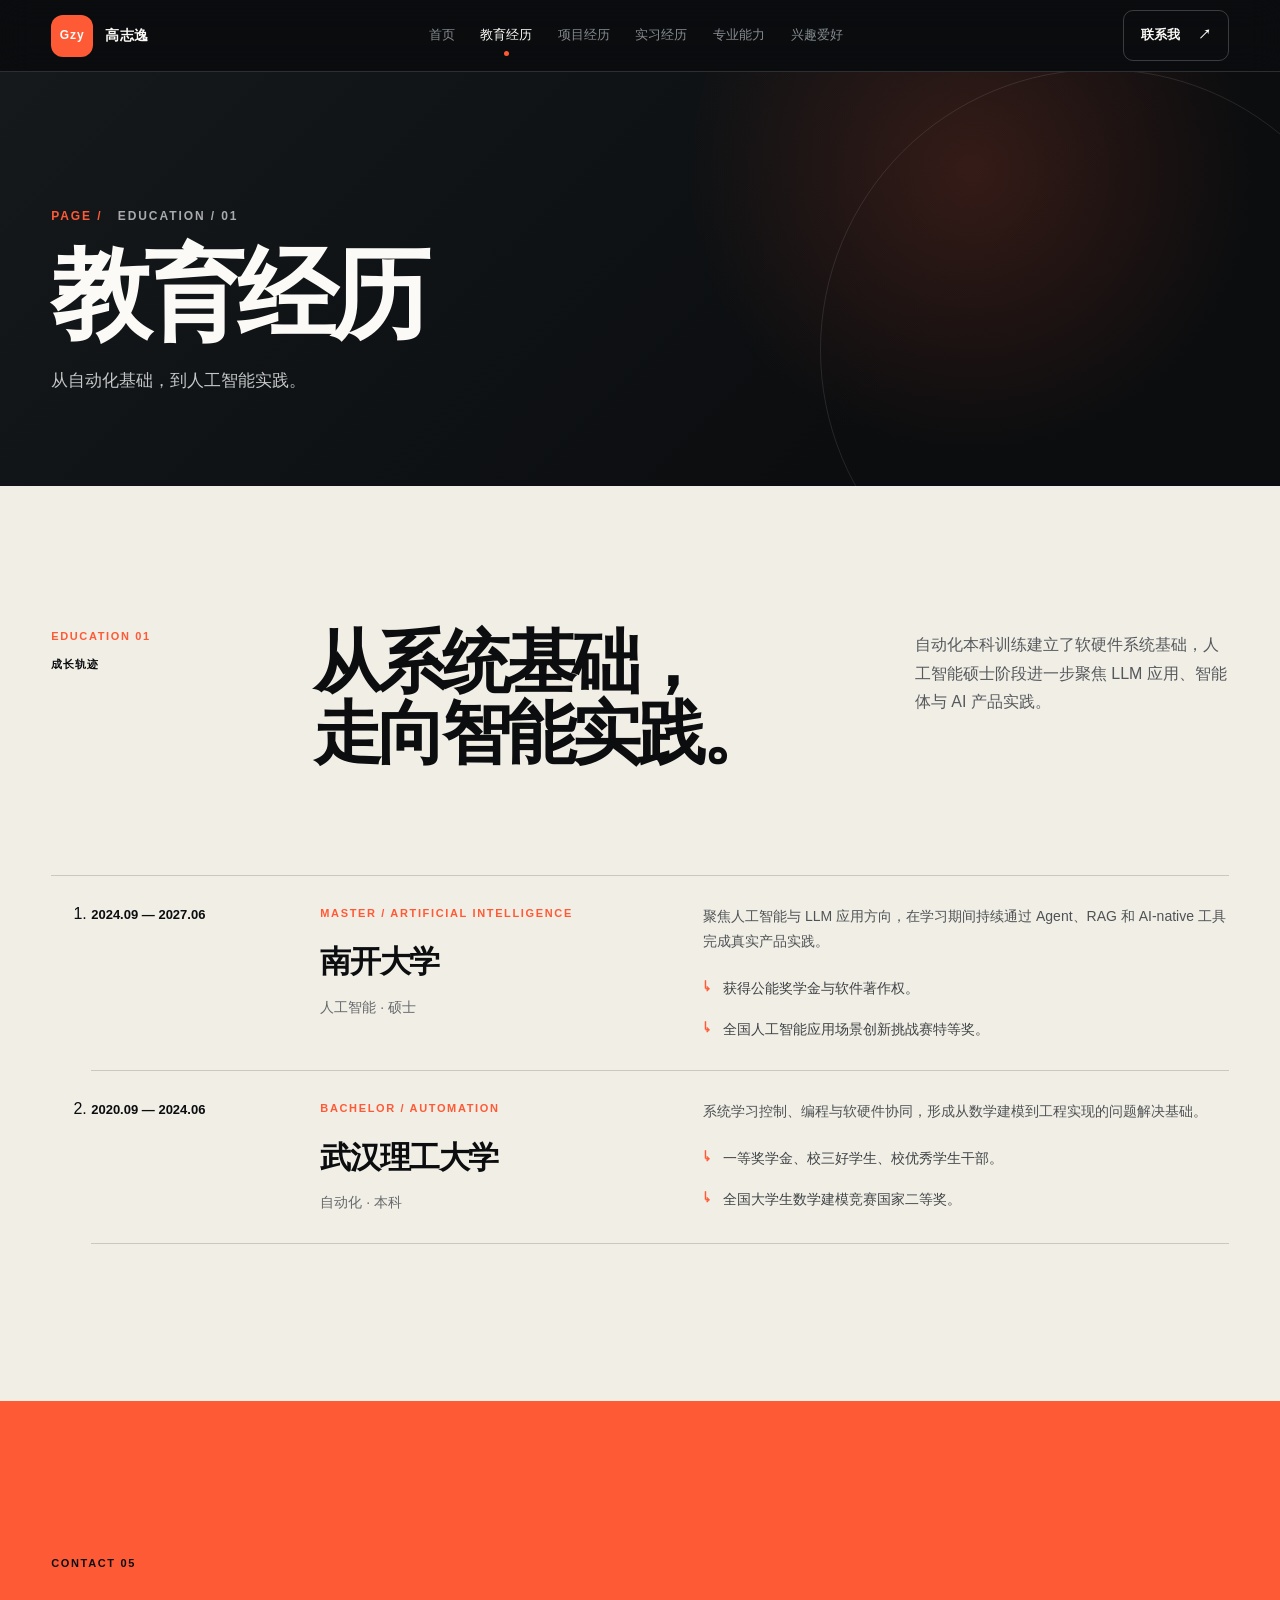
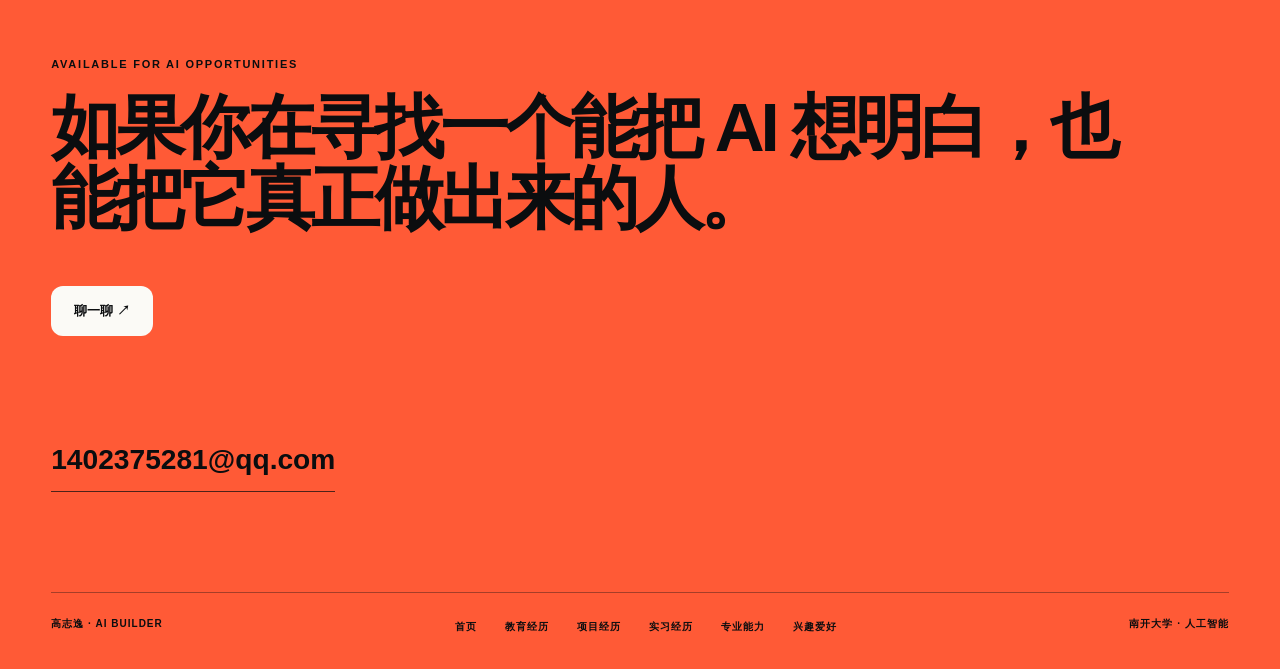
==== commit f71cbca2: "feat: show experience details directly" ====
--- a/education.html
+++ b/education.html
@@ -62,13 +62,10 @@
               </div>
               <div class="timeline-description">
                 <p>聚焦人工智能与 LLM 应用方向，在学习期间持续通过 Agent、RAG 和 AI-native 工具完成真实产品实践。</p>
-                <details class="timeline-details-panel" data-open-label="查看教育详情">
-                  <summary>南开大学 · 人工智能硕士 · <span class="details-action-label">查看教育详情</span><span class="details-icon" aria-hidden="true">+</span></summary>
-                  <ul class="timeline-details compact-list">
-                    <li>获得公能奖学金与软件著作权。</li>
-                    <li>全国人工智能应用场景创新挑战赛特等奖。</li>
-                  </ul>
-                </details>
+                <ul class="timeline-details compact-list">
+                  <li>获得公能奖学金与软件著作权。</li>
+                  <li>全国人工智能应用场景创新挑战赛特等奖。</li>
+                </ul>
               </div>
             </article>
           </li>
@@ -82,13 +79,10 @@
               </div>
               <div class="timeline-description">
                 <p>系统学习控制、编程与软硬件协同，形成从数学建模到工程实现的问题解决基础。</p>
-                <details class="timeline-details-panel" data-open-label="查看教育详情">
-                  <summary>武汉理工大学 · 自动化本科 · <span class="details-action-label">查看教育详情</span><span class="details-icon" aria-hidden="true">+</span></summary>
-                  <ul class="timeline-details compact-list">
-                    <li>一等奖学金、校三好学生、校优秀学生干部。</li>
-                    <li>全国大学生数学建模竞赛国家二等奖。</li>
-                  </ul>
-                </details>
+                <ul class="timeline-details compact-list">
+                  <li>一等奖学金、校三好学生、校优秀学生干部。</li>
+                  <li>全国大学生数学建模竞赛国家二等奖。</li>
+                </ul>
               </div>
             </article>
           </li>
--- a/styles.css
+++ b/styles.css
@@ -1491,6 +1491,10 @@
   width: min(100%, 320px);
 }
 
+.project-full-content {
+  border-top: 1px solid rgba(255, 255, 255, 0.14);
+}
+
 .timeline-details-panel {
   margin-top: 22px;
   border-color: rgba(11, 13, 15, 0.17);
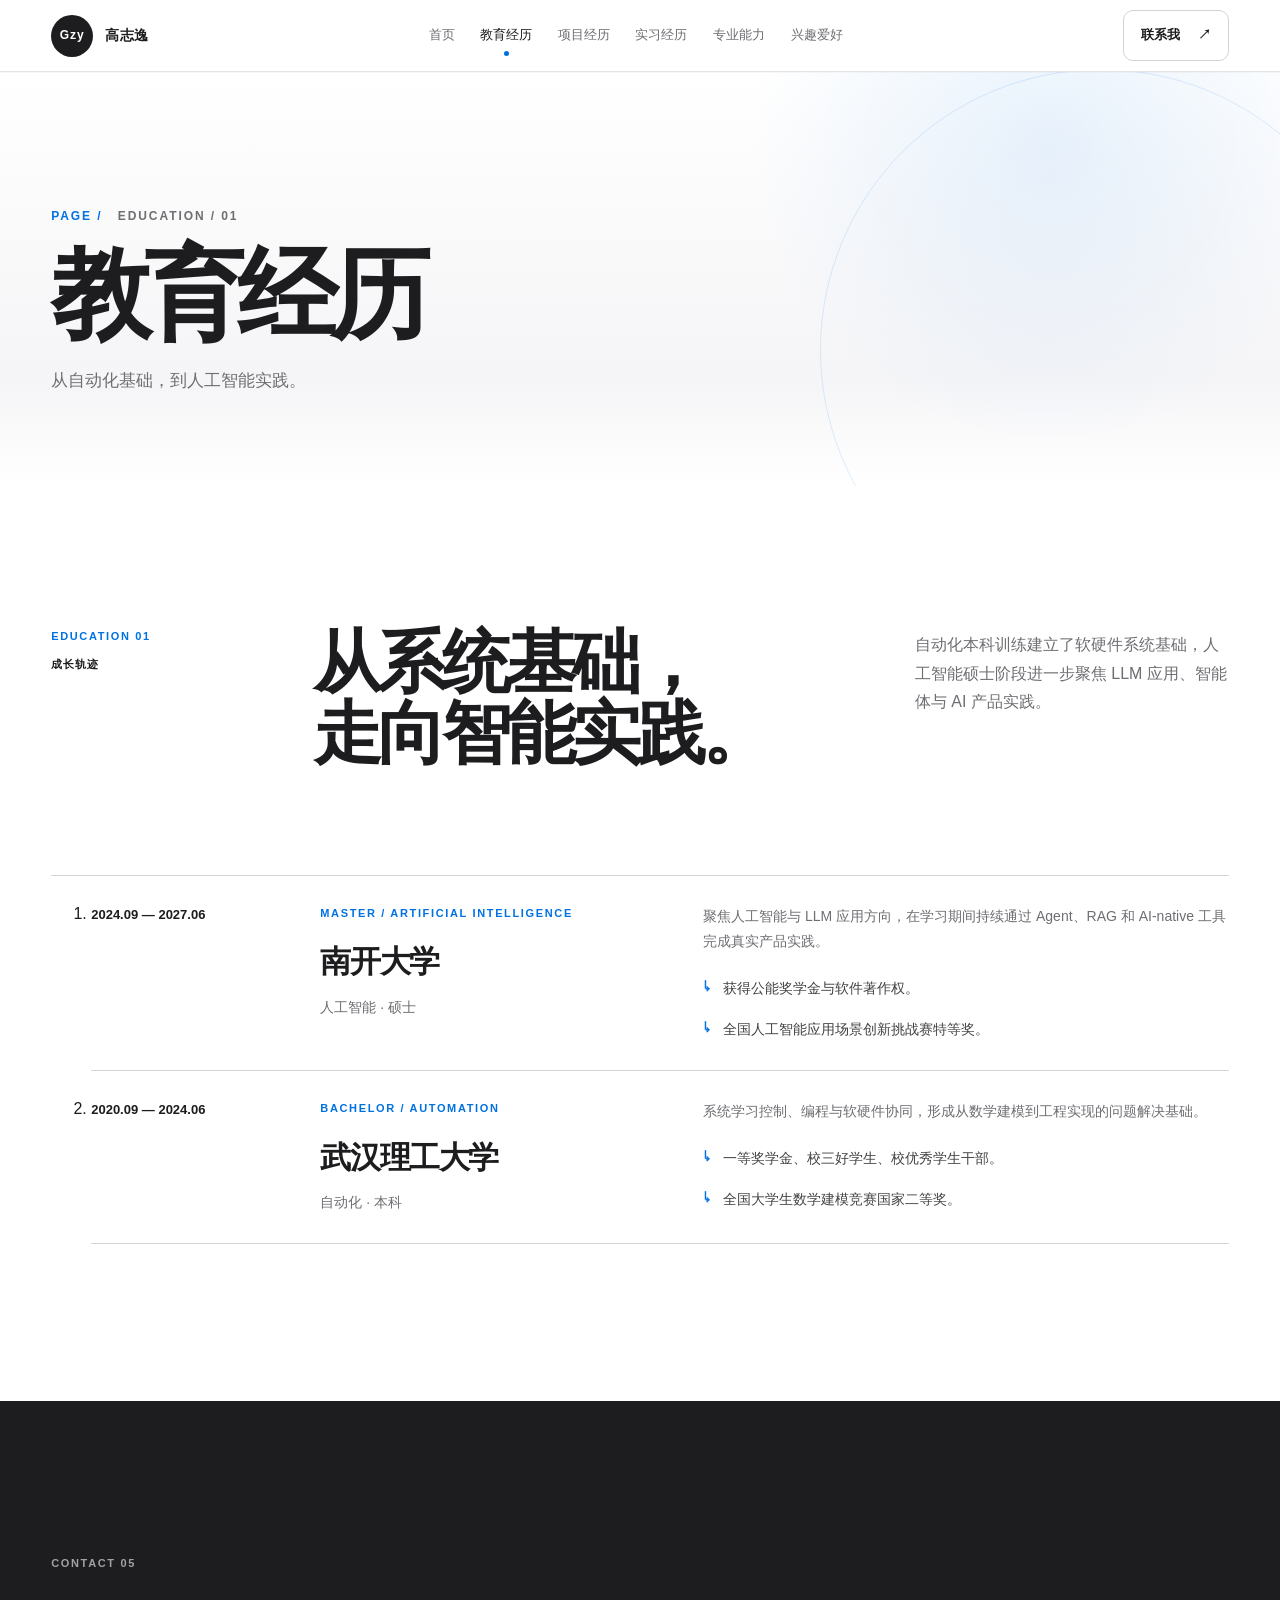
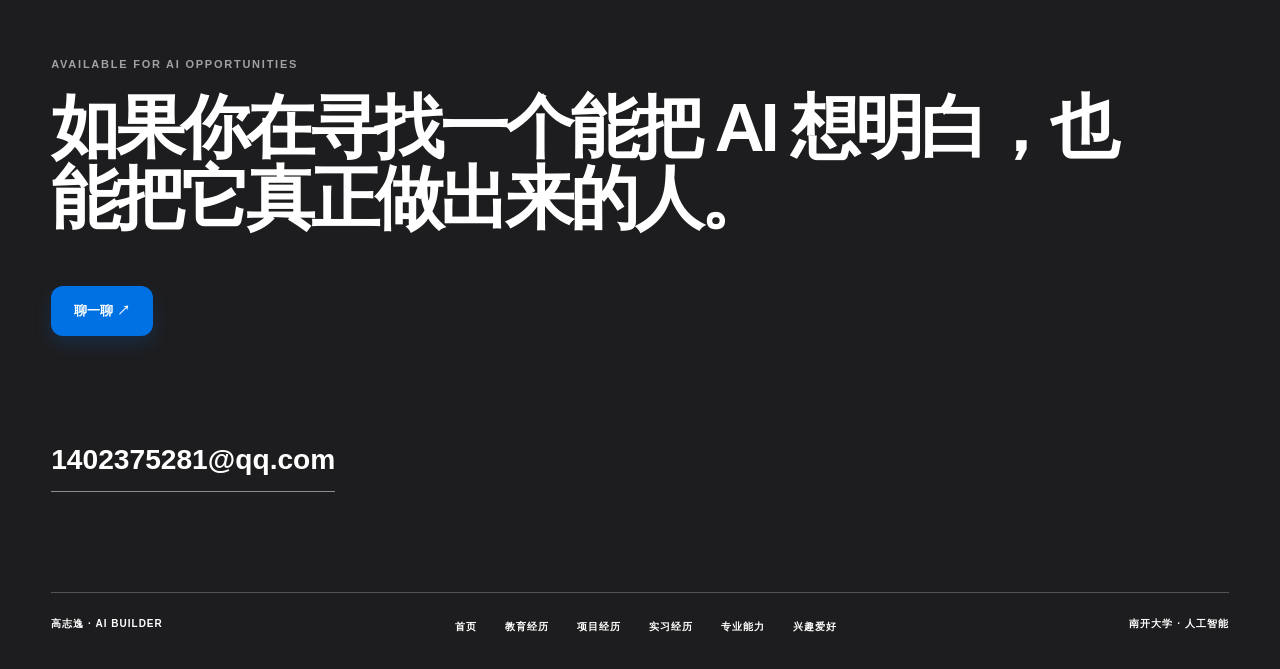
==== commit 57e058e3: "refine visual design with Apple-inspired light theme" ====
--- a/education.html
+++ b/education.html
@@ -4,7 +4,7 @@
     <meta charset="UTF-8" />
     <meta name="viewport" content="width=device-width, initial-scale=1.0" />
     <meta name="description" content="高志逸的教育经历页面，展示学历背景、学习方向与相关成果。" />
-    <meta name="theme-color" content="#0b0d0f" />
+    <meta name="theme-color" content="#ffffff" />
     <title>教育经历｜高志逸</title>
     <link rel="icon" href="assets/favicon.svg" type="image/svg+xml" />
     <link rel="stylesheet" href="styles.css" />
--- a/styles.css
+++ b/styles.css
@@ -1,12 +1,12 @@
 :root {
-  --ink: #0b0d0f;
-  --ink-soft: #15191c;
-  --paper: #f1eee6;
-  --paper-deep: #dedad0;
-  --white: #fbfaf6;
-  --muted: #858b8f;
-  --accent: #ff5a36;
-  --signal: #bdeec7;
+  --ink: #1d1d1f;
+  --ink-soft: #f5f5f7;
+  --paper: #f5f5f7;
+  --paper-deep: #ffffff;
+  --white: #ffffff;
+  --muted: #6e6e73;
+  --accent: #0071e3;
+  --signal: #e8f3ff;
   --max-width: 1480px;
   --side-pad: clamp(22px, 4vw, 64px);
   --radius: 24px;
@@ -2349,3 +2349,623 @@
     transform: none;
   }
 }
+
+/* Apple-inspired light system: quiet surfaces, generous space, focused blue actions. */
+:root {
+  --apple-line: #d2d2d7;
+  --apple-copy: #6e6e73;
+  --apple-blue-soft: #eaf4ff;
+  --apple-shadow: 0 18px 42px rgba(0, 0, 0, 0.07);
+}
+
+body {
+  color: var(--ink);
+  background: #ffffff;
+  font-family: -apple-system, BlinkMacSystemFont, "SF Pro Display", "SF Pro Text", "Helvetica Neue", "PingFang SC", "Microsoft YaHei", Arial, sans-serif;
+}
+
+::selection {
+  color: #ffffff;
+  background: var(--accent);
+}
+
+.site-header {
+  color: var(--ink);
+  border-bottom-color: rgba(29, 29, 31, 0.12);
+  background: rgba(255, 255, 255, 0.84);
+  box-shadow: 0 1px 0 rgba(29, 29, 31, 0.03);
+  backdrop-filter: saturate(180%) blur(20px);
+}
+
+.brand-mark {
+  color: #ffffff;
+  background: var(--ink);
+  border-radius: 50%;
+}
+
+.nav-links {
+  color: var(--muted);
+}
+
+.nav-links a:hover,
+.nav-links a:focus-visible,
+.identity-links a:hover,
+.identity-links a:focus-visible {
+  color: var(--accent);
+}
+
+body[data-page="home"] .nav-links [data-page-link="home"],
+body[data-page="education"] .nav-links [data-page-link="education"],
+body[data-page="projects"] .nav-links [data-page-link="projects"],
+body[data-page="internship"] .nav-links [data-page-link="internship"],
+body[data-page="skills"] .nav-links [data-page-link="skills"],
+body[data-page="interests"] .nav-links [data-page-link="interests"] {
+  color: var(--ink);
+}
+
+.header-cta {
+  border-color: var(--apple-line);
+  background: rgba(255, 255, 255, 0.72);
+}
+
+.header-cta:hover,
+.header-cta:focus-visible {
+  color: #ffffff;
+  background: var(--ink);
+}
+
+.mobile-menu-toggle {
+  color: var(--ink);
+  border-color: var(--apple-line);
+  background: rgba(255, 255, 255, 0.72);
+}
+
+.hero,
+.page-hero:not(.hero) {
+  color: var(--ink);
+  background:
+    radial-gradient(circle at 82% 18%, rgba(0, 113, 227, 0.09), transparent 27%),
+    linear-gradient(180deg, #ffffff 0%, #f5f5f7 74%, #ffffff 100%);
+}
+
+.hero::before {
+  opacity: 0.045;
+  background-image: radial-gradient(rgba(29, 29, 31, 0.5) 0.45px, transparent 0.6px);
+}
+
+.hero::after {
+  border-color: rgba(0, 113, 227, 0.1);
+  box-shadow: 0 0 160px rgba(0, 113, 227, 0.08) inset;
+}
+
+.page-hero:not(.hero)::after {
+  border-color: rgba(0, 113, 227, 0.13);
+}
+
+.hero-atmosphere {
+  background: radial-gradient(circle, rgba(0, 113, 227, 0.12), transparent 67%);
+}
+
+.hero-meta,
+.hero-role,
+.hero-side,
+.scroll-cue {
+  color: var(--apple-copy);
+}
+
+.hero-side-left strong,
+.hero-side-right > span,
+.section-index,
+.eyebrow,
+.timeline-type,
+.project-meta span:last-child {
+  color: var(--accent);
+}
+
+.hero-side-right strong,
+.hero h1,
+.page-hero:not(.hero) h1 {
+  color: var(--ink);
+}
+
+.hero-intro,
+.page-hero:not(.hero) .hero-intro {
+  color: var(--apple-copy);
+}
+
+.hero-side-right p {
+  color: var(--apple-copy);
+}
+
+.button-primary {
+  color: #ffffff;
+  background: var(--accent);
+  box-shadow: 0 8px 18px rgba(0, 113, 227, 0.18);
+}
+
+.button-primary:hover,
+.button-primary:focus-visible {
+  color: #ffffff;
+  background: #0066cc;
+}
+
+.button-ghost {
+  color: var(--ink);
+  border-color: var(--apple-line);
+  background: rgba(255, 255, 255, 0.6);
+}
+
+.button-ghost:hover,
+.button-ghost:focus-visible {
+  color: var(--ink);
+  border-color: var(--ink);
+  background: #ffffff;
+}
+
+.page-content,
+.profile-section,
+.journey-section {
+  background: #ffffff;
+}
+
+.routes-section {
+  background: var(--paper);
+}
+
+.section-heading > p,
+.identity-copy > p:not(.eyebrow),
+.journey-group-heading > p,
+.timeline-item > div:nth-child(2) > p:last-child,
+.timeline-description > p,
+.proof-card p,
+.route-card span {
+  color: var(--apple-copy);
+}
+
+.profile-summary-card {
+  color: var(--ink);
+  border: 1px solid var(--apple-line);
+  background: #ffffff;
+  box-shadow: var(--apple-shadow);
+}
+
+.profile-summary-card .identity-copy .eyebrow {
+  color: var(--accent);
+}
+
+.identity-links a {
+  color: var(--accent);
+}
+
+.proof-card {
+  border-color: var(--apple-line);
+  background: #ffffff;
+}
+
+.proof-card > span,
+.proof-card strong {
+  color: var(--ink);
+}
+
+.accent-card {
+  color: var(--ink);
+  border-color: #cfe5ff;
+  background: var(--apple-blue-soft);
+}
+
+.accent-card p {
+  color: var(--apple-copy);
+}
+
+.outline-card {
+  color: var(--ink);
+  border-color: var(--apple-line);
+  background: var(--paper);
+}
+
+.outline-card p {
+  color: var(--apple-copy);
+}
+
+.route-card {
+  border-color: var(--apple-line);
+  background: #ffffff;
+  box-shadow: 0 8px 24px rgba(0, 0, 0, 0.035);
+}
+
+.route-card:hover,
+.route-card:focus-visible,
+.route-card[aria-current="page"] {
+  border-color: rgba(0, 113, 227, 0.45);
+  box-shadow: 0 18px 34px rgba(0, 113, 227, 0.1);
+}
+
+.route-card::before {
+  background: var(--accent);
+}
+
+.projects-content,
+.skills-content {
+  color: var(--ink);
+  background: var(--paper);
+}
+
+.projects-content .section-heading > p,
+.skills-content .section-heading > p,
+.projects-content .section-name,
+.skills-content .section-name {
+  color: var(--apple-copy);
+}
+
+.project-card {
+  border-color: var(--apple-line);
+  background: #ffffff;
+  box-shadow: var(--apple-shadow);
+}
+
+.project-details,
+.timeline-details-panel,
+.project-full-content,
+.project-gallery,
+.robot-shot,
+.wiki-flow {
+  border-color: var(--apple-line);
+}
+
+.project-details > summary,
+.timeline-details-panel > summary,
+.details-toggle {
+  color: var(--ink);
+}
+
+.project-details[open],
+.timeline-details-panel[open] {
+  background: var(--paper);
+}
+
+.project-details[open] > summary,
+.timeline-details-panel[open] > summary {
+  border-bottom-color: var(--apple-line);
+}
+
+.details-icon {
+  color: var(--accent);
+}
+
+.project-copy > p,
+.project-copy > .project-points,
+.project-points {
+  color: #424245;
+}
+
+.project-points strong {
+  color: var(--ink);
+}
+
+.tag-list span {
+  color: var(--apple-copy);
+  border-color: var(--apple-line);
+  background: rgba(255, 255, 255, 0.72);
+}
+
+.project-copy > .metric-pill,
+.metric-pill {
+  color: #ffffff;
+  background: var(--accent);
+  box-shadow: 0 8px 18px rgba(0, 113, 227, 0.16);
+}
+
+.project-visual {
+  background: var(--paper);
+}
+
+.agent-visual {
+  background:
+    linear-gradient(rgba(29, 29, 31, 0.055) 1px, transparent 1px),
+    linear-gradient(90deg, rgba(29, 29, 31, 0.055) 1px, transparent 1px),
+    radial-gradient(circle at 50% 52%, rgba(0, 113, 227, 0.16), transparent 30%),
+    #f5f5f7;
+}
+
+.agent-visual svg {
+  stroke: rgba(29, 29, 31, 0.18);
+}
+
+.agent-core,
+.agent-node {
+  color: var(--ink);
+  border-color: var(--apple-line);
+  background: rgba(255, 255, 255, 0.9);
+  box-shadow: 0 16px 42px rgba(0, 0, 0, 0.1);
+}
+
+.agent-core {
+  border-color: var(--accent);
+}
+
+.agent-core span {
+  color: var(--apple-copy);
+}
+
+.agent-core strong {
+  color: var(--ink);
+}
+
+.agent-node {
+  color: var(--ink);
+}
+
+.node-expert {
+  color: #ffffff;
+  border-color: var(--accent);
+  background: var(--accent);
+}
+
+.project-gallery,
+.project-preview,
+.robot-shot {
+  background: var(--paper);
+}
+
+.project-shot {
+  border-color: var(--apple-line);
+  background: #ffffff;
+  box-shadow: 0 8px 20px rgba(0, 0, 0, 0.05);
+}
+
+.project-shot figcaption,
+.robot-shot figcaption {
+  color: var(--ink);
+}
+
+.project-shot figcaption span,
+.robot-shot figcaption span {
+  color: var(--accent);
+}
+
+.project-fact-panel {
+  color: var(--ink);
+  background: #ffffff;
+}
+
+.project-fact-panel li {
+  border-color: var(--apple-line);
+}
+
+.project-fact-panel li:first-child {
+  border-color: var(--apple-line);
+}
+
+.project-fact-panel b {
+  color: var(--accent);
+}
+
+.project-metrics {
+  border-color: var(--apple-line);
+  background: var(--paper);
+}
+
+.project-metrics div {
+  border-color: var(--apple-line);
+}
+
+.project-metrics strong {
+  color: var(--ink);
+}
+
+.project-metrics span {
+  color: var(--apple-copy);
+}
+
+.wiki-visual {
+  background:
+    radial-gradient(circle at 80% 20%, rgba(0, 113, 227, 0.12), transparent 30%),
+    #f5f5f7;
+}
+
+.wiki-visual .visual-label,
+.wiki-status {
+  color: var(--accent);
+}
+
+.wiki-stack span {
+  color: var(--ink);
+  border-color: var(--apple-line);
+  background: rgba(255, 255, 255, 0.86);
+  box-shadow: 0 16px 35px rgba(0, 0, 0, 0.09);
+}
+
+.wiki-stack span:nth-child(3) {
+  color: #ffffff;
+  border-color: var(--ink);
+  background: var(--ink);
+}
+
+.wiki-flow article {
+  border-color: var(--apple-line);
+}
+
+.wiki-flow article > span {
+  color: var(--accent);
+}
+
+.wiki-flow strong {
+  color: var(--ink);
+}
+
+.wiki-flow p {
+  color: var(--apple-copy);
+}
+
+.timeline {
+  border-color: var(--apple-line);
+}
+
+.timeline-item {
+  border-color: var(--apple-line);
+}
+
+.timeline-details {
+  color: #424245;
+}
+
+.timeline-details strong {
+  color: var(--ink);
+}
+
+.timeline-description .timeline-result {
+  color: var(--ink);
+  border-left-color: var(--accent);
+  background: var(--apple-blue-soft);
+}
+
+.timeline-details-panel {
+  border-color: var(--apple-line);
+}
+
+.timeline-details-panel[open] > summary {
+  border-color: var(--apple-line);
+}
+
+.capabilities-section {
+  color: var(--ink);
+  background: #ffffff;
+}
+
+.capabilities-section .section-heading > p {
+  color: var(--apple-copy);
+}
+
+.capability-grid,
+.skill-matrix-grid {
+  border-color: var(--apple-line);
+}
+
+.capability-grid article {
+  color: var(--ink);
+  border-color: var(--apple-line);
+  background: #ffffff;
+}
+
+.capability-grid article:hover {
+  color: var(--ink);
+  background: var(--apple-blue-soft);
+}
+
+.capability-number {
+  color: var(--apple-copy);
+}
+
+.capability-grid .eyebrow,
+.capability-grid article:hover .eyebrow,
+.capability-grid article:hover .capability-number {
+  color: var(--accent);
+}
+
+.capability-grid article > p:not(.eyebrow),
+.capability-grid article:hover > p:not(.eyebrow) {
+  color: var(--apple-copy);
+}
+
+.skill-matrix {
+  border-color: var(--apple-line);
+}
+
+.skill-matrix-grid [data-skill-group] {
+  border-color: var(--apple-line);
+  background: #ffffff;
+}
+
+.skill-matrix-grid .tag-list span {
+  color: var(--apple-copy);
+  border-color: var(--apple-line);
+  background: var(--paper);
+}
+
+.interest-card,
+body[data-page="interests"] .capability-grid article {
+  border-color: var(--apple-line);
+  background: #ffffff;
+}
+
+.interest-card .capability-number,
+body[data-page="interests"] .capability-number,
+.interest-card .eyebrow,
+body[data-page="interests"] .capability-grid .eyebrow,
+body[data-page="interests"] .capability-grid article:hover .eyebrow {
+  color: var(--accent);
+}
+
+.interest-card > p:not(.eyebrow),
+body[data-page="interests"] .capability-grid article > p:not(.eyebrow),
+body[data-page="interests"] .capability-grid article:hover > p:not(.eyebrow) {
+  color: var(--apple-copy);
+}
+
+.interest-status,
+.interest-card .tag-list span,
+body[data-page="interests"] .capability-grid .tag-list span,
+body[data-page="interests"] .capability-grid article:hover .tag-list span {
+  color: #005bb5;
+  background: var(--apple-blue-soft);
+}
+
+.contact-section {
+  --contact-ink: #ffffff;
+  color: #ffffff;
+  background: var(--ink);
+}
+
+.contact-section > .eyebrow,
+.contact-section > p {
+  color: #a1a1a6;
+}
+
+.contact-section h2 {
+  color: #ffffff;
+}
+
+.button-light {
+  color: #ffffff;
+  background: var(--accent);
+  box-shadow: 0 8px 18px rgba(0, 113, 227, 0.18);
+}
+
+.button-light:hover,
+.button-light:focus-visible {
+  color: #ffffff;
+  background: #0066cc;
+}
+
+.contact-email {
+  color: #ffffff;
+  border-color: rgba(255, 255, 255, 0.5);
+}
+
+.contact-email:hover,
+.contact-email:focus-visible {
+  color: #ffffff;
+  border-color: #ffffff;
+}
+
+.contact-section footer {
+  border-color: rgba(255, 255, 255, 0.24);
+}
+
+:focus-visible {
+  outline-color: var(--accent);
+}
+
+@media (max-width: 820px) {
+  .nav-links.is-open {
+    border-color: var(--apple-line);
+    background: rgba(255, 255, 255, 0.97);
+    box-shadow: 0 18px 45px rgba(0, 0, 0, 0.12);
+  }
+
+  .nav-links.is-open a:hover,
+  .nav-links.is-open a:focus-visible {
+    color: var(--ink);
+    background: var(--paper);
+  }
+}
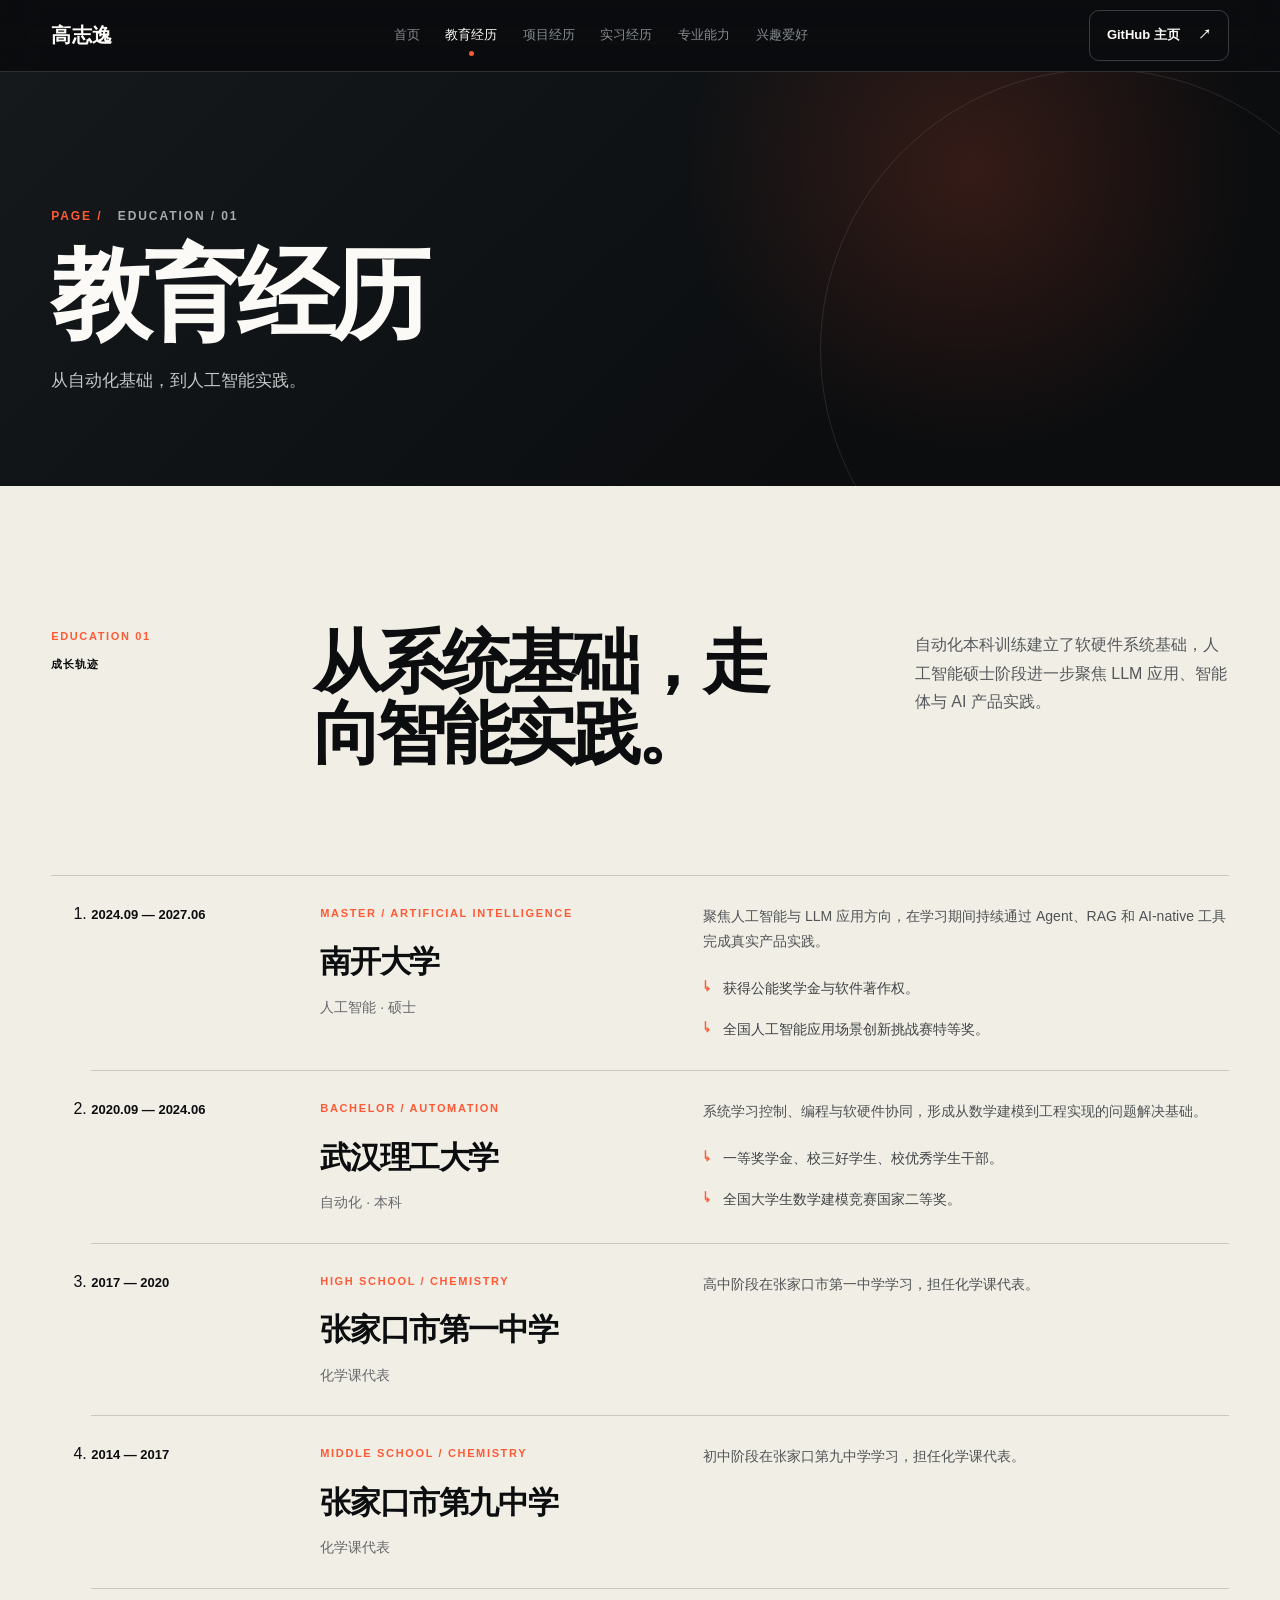
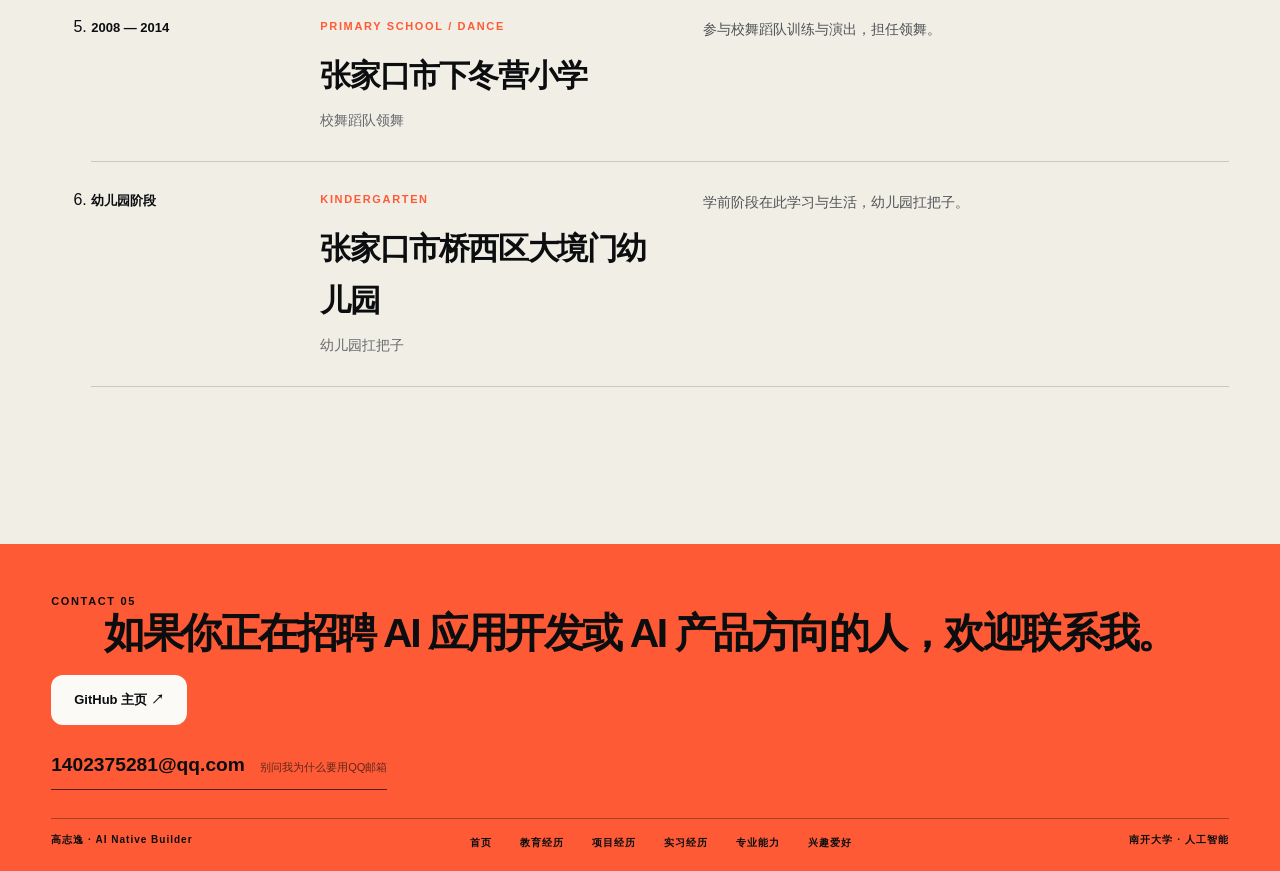
==== commit 2ec94f05: "Update portfolio visuals and project assets" ====
--- a/education.html
+++ b/education.html
@@ -4,7 +4,7 @@
     <meta charset="UTF-8" />
     <meta name="viewport" content="width=device-width, initial-scale=1.0" />
     <meta name="description" content="高志逸的教育经历页面，展示学历背景、学习方向与相关成果。" />
-    <meta name="theme-color" content="#ffffff" />
+    <meta name="theme-color" content="#0b0d0f" />
     <title>教育经历｜高志逸</title>
     <link rel="icon" href="assets/favicon.svg" type="image/svg+xml" />
     <link rel="stylesheet" href="styles.css" />
@@ -14,8 +14,7 @@
     <a class="skip-link" href="#main">跳到主要内容</a>
     <header class="site-header" aria-label="主导航">
       <a class="brand" href="index.html" aria-label="返回首页">
-        <span class="brand-mark">Gzy</span>
-        <span>高志逸</span>
+        高志逸
       </a>
       <button class="mobile-menu-toggle" type="button" aria-controls="site-nav" aria-expanded="false">
         <span>菜单</span>
@@ -29,8 +28,8 @@
         <a href="skills.html" data-page-link="skills">专业能力</a>
         <a href="interests.html" data-page-link="interests">兴趣爱好</a>
       </nav>
-      <a class="header-cta" href="mailto:1402375281@qq.com" aria-label="联系我">
-        联系我
+      <a class="header-cta" href="https://github.com/Ya97779" target="_blank" rel="noopener noreferrer" aria-label="GitHub 主页">
+        GitHub 主页
         <span aria-hidden="true">↗</span>
       </a>
     </header>
@@ -48,7 +47,7 @@
             <span class="section-index">EDUCATION 01</span>
             <span class="section-name">成长轨迹</span>
           </div>
-          <h2 id="education-content-title">从系统基础，<br />走向智能实践。</h2>
+          <h2 id="education-content-title">从系统基础，走向智能实践。</h2>
           <p>自动化本科训练建立了软硬件系统基础，人工智能硕士阶段进一步聚焦 LLM 应用、智能体与 AI 产品实践。</p>
         </div>
         <ol class="timeline education-timeline" aria-label="教育经历">
@@ -86,18 +85,70 @@
               </div>
             </article>
           </li>
+          <li>
+            <article class="timeline-item education-item">
+              <time>2017 — 2020</time>
+              <div>
+                <p class="timeline-type">HIGH SCHOOL / CHEMISTRY</p>
+                <h3>张家口市第一中学</h3>
+                <p>化学课代表</p>
+              </div>
+              <div class="timeline-description">
+                <p>高中阶段在张家口市第一中学学习，担任化学课代表。</p>
+              </div>
+            </article>
+          </li>
+          <li>
+            <article class="timeline-item education-item">
+              <time>2014 — 2017</time>
+              <div>
+                <p class="timeline-type">MIDDLE SCHOOL / CHEMISTRY</p>
+                <h3>张家口市第九中学</h3>
+                <p>化学课代表</p>
+              </div>
+              <div class="timeline-description">
+                <p>初中阶段在张家口第九中学学习，担任化学课代表。</p>
+              </div>
+            </article>
+          </li>
+          <li>
+            <article class="timeline-item education-item">
+              <time>2008 — 2014</time>
+              <div>
+                <p class="timeline-type">PRIMARY SCHOOL / DANCE</p>
+                <h3>张家口市下冬营小学</h3>
+                <p>校舞蹈队领舞</p>
+              </div>
+              <div class="timeline-description">
+                <p>参与校舞蹈队训练与演出，担任领舞。</p>
+              </div>
+            </article>
+          </li>
+          <li>
+            <article class="timeline-item education-item">
+              <time>幼儿园阶段</time>
+              <div>
+                <p class="timeline-type">KINDERGARTEN</p>
+                <h3>张家口市桥西区大境门幼儿园</h3>
+                <p>幼儿园扛把子</p>
+              </div>
+              <div class="timeline-description">
+                <p>学前阶段在此学习与生活，幼儿园扛把子。</p>
+              </div>
+            </article>
+          </li>
         </ol>
       </section>
       <section class="contact-section" id="contact" aria-labelledby="contact-title">
         <div class="eyebrow">CONTACT 05</div>
         <p>AVAILABLE FOR AI OPPORTUNITIES</p>
-        <h2 id="contact-title">如果你在寻找一个能把 AI 想明白，也能把它真正做出来的人。</h2>
+        <h2 id="contact-title">如果你正在招聘 AI 应用开发或 AI 产品方向的人，欢迎联系我。</h2>
         <div class="contact-actions">
-          <a class="button button-light" href="mailto:1402375281@qq.com">聊一聊 ↗</a>
+          <a class="button button-light" href="https://github.com/Ya97779" target="_blank" rel="noopener noreferrer">GitHub 主页 ↗</a>
         </div>
-        <a class="contact-email" href="mailto:1402375281@qq.com">1402375281@qq.com</a>
+        <span class="contact-email">1402375281@qq.com <span class="contact-email-note">别问我为什么要用QQ邮箱</span></span>
         <footer>
-          <a href="index.html">高志逸 · AI BUILDER</a>
+          <a href="index.html">高志逸 · AI Native Builder</a>
           <nav class="footer-nav" aria-label="页脚导航">
             <a href="index.html">首页</a><a href="education.html">教育经历</a><a href="projects.html">项目经历</a><a href="internship.html">实习经历</a><a href="skills.html">专业能力</a><a href="interests.html">兴趣爱好</a>
           </nav>
--- a/styles.css
+++ b/styles.css
@@ -1,12 +1,12 @@
 :root {
-  --ink: #1d1d1f;
-  --ink-soft: #f5f5f7;
-  --paper: #f5f5f7;
-  --paper-deep: #ffffff;
-  --white: #ffffff;
-  --muted: #6e6e73;
-  --accent: #0071e3;
-  --signal: #e8f3ff;
+  --ink: #0b0d0f;
+  --ink-soft: #15191c;
+  --paper: #f1eee6;
+  --paper-deep: #dedad0;
+  --white: #fbfaf6;
+  --muted: #858b8f;
+  --accent: #ff5a36;
+  --signal: #bdeec7;
   --max-width: 1480px;
   --side-pad: clamp(22px, 4vw, 64px);
   --radius: 24px;
@@ -87,23 +87,9 @@
   display: inline-flex;
   align-items: center;
   justify-self: start;
-  gap: 12px;
-  font-size: 14px;
-  font-weight: 700;
-  letter-spacing: 0.03em;
-}
-
-.brand-mark {
-  display: grid;
-  width: 42px;
-  height: 42px;
-  color: var(--white);
-  background: var(--accent);
-  border-radius: 12px;
-  place-items: center;
-  font-size: 12px;
-  font-weight: 900;
-  letter-spacing: 0.08em;
+  font-size: clamp(18px, 1.6vw, 24px);
+  font-weight: 760;
+  letter-spacing: 0.02em;
 }
 
 .nav-links {
@@ -354,6 +340,7 @@
 .hero h1 > span:first-child {
   margin-left: -0.04em;
   font-size: 0.46em;
+  letter-spacing: -0.015em;
   line-height: 1.1;
 }
 
@@ -543,6 +530,7 @@
   font-weight: 620;
   letter-spacing: -0.06em;
   line-height: 1.03;
+  text-wrap: balance;
 }
 
 .section-heading > p {
@@ -759,23 +747,23 @@
 
 .route-grid {
   display: grid;
-  grid-template-columns: repeat(3, minmax(0, 1fr));
-  gap: 14px;
+  grid-template-columns: repeat(5, minmax(0, 1fr));
+  gap: 10px;
 }
 
 .route-card {
   position: relative;
   display: flex;
-  min-height: 210px;
+  min-height: 116px;
   flex-direction: column;
   justify-content: flex-end;
-  padding: clamp(22px, 3vw, 36px);
+  padding: 18px 18px 16px;
   overflow: hidden;
   border: 1px solid rgba(11, 13, 15, 0.17);
-  border-radius: var(--radius);
+  border-radius: 16px;
   background: var(--paper);
   box-shadow: 0 8px 24px rgba(11, 13, 15, 0.035);
-  font-size: clamp(23px, 2.3vw, 34px);
+  font-size: clamp(17px, 1.45vw, 23px);
   font-weight: 650;
   letter-spacing: -0.045em;
   line-height: 1.15;
@@ -793,12 +781,12 @@
 }
 
 .route-card span {
-  margin-top: 14px;
+  margin-top: 8px;
   color: #55595c;
-  font-size: 13px;
+  font-size: 11px;
   font-weight: 500;
   letter-spacing: 0;
-  line-height: 1.7;
+  line-height: 1.45;
 }
 
 .route-card:hover,
@@ -813,6 +801,10 @@
 .route-card:focus-visible::before,
 .route-card[aria-current="page"]::before {
   opacity: 1;
+}
+
+.routes-section .section-heading {
+  padding-bottom: clamp(28px, 4vw, 54px);
 }
 
 .projects-section {
@@ -944,7 +936,7 @@
 .project-copy > p {
   margin: 0;
   color: #aeb1b2;
-  font-size: 15px;
+  font-size: 16px;
   line-height: 1.8;
 }
 
@@ -955,7 +947,7 @@
   padding: 0;
   list-style: none;
   color: #d0d2d2;
-  font-size: 13px;
+  font-size: 14px;
   line-height: 1.72;
 }
 
@@ -1146,14 +1138,14 @@
   min-height: 58px;
   padding: 14px 16px;
   color: #c6c8c9;
-  font-size: 11px;
-  line-height: 1.45;
+  font-size: clamp(16px, 1.35vw, 19px);
+  line-height: 1.55;
 }
 
 .project-shot figcaption span,
 .robot-shot figcaption span {
   color: var(--accent);
-  font-size: 9px;
+  font-size: clamp(13px, 1vw, 15px);
   font-weight: 850;
   letter-spacing: 0.14em;
 }
@@ -1259,68 +1251,18 @@
 }
 
 .wiki-visual {
-  padding: 120px 9% 45px;
-  background:
-    radial-gradient(circle at 80% 20%, rgba(255, 90, 54, 0.2), transparent 30%),
-    #e7e3da;
-}
-
-.wiki-visual .visual-label {
-  color: rgba(11, 13, 15, 0.58);
-}
-
-.wiki-stack {
-  position: relative;
-  display: grid;
-  height: 250px;
-}
-
-.wiki-stack span {
+  padding: 0;
+  background: #111416;
+}
+
+.wiki-visual img {
   position: absolute;
-  display: flex;
-  align-items: flex-end;
-  width: 68%;
-  height: 145px;
-  padding: 20px;
-  color: var(--ink);
-  border: 1px solid rgba(11, 13, 15, 0.25);
-  border-radius: 12px;
-  background: rgba(255, 255, 255, 0.72);
-  box-shadow: 0 16px 35px rgba(11, 13, 15, 0.12);
-  font-size: 10px;
-  font-weight: 850;
-  letter-spacing: 0.12em;
-}
-
-.wiki-stack span:nth-child(1) {
-  top: 0;
-  left: 0;
-  transform: rotate(-7deg);
-}
-
-.wiki-stack span:nth-child(2) {
-  top: 24px;
-  left: 16%;
-  transform: rotate(-1deg);
-}
-
-.wiki-stack span:nth-child(3) {
-  top: 50px;
-  right: 0;
-  color: var(--white);
-  border-color: var(--ink);
-  background: var(--ink);
-  transform: rotate(6deg);
-}
-
-.wiki-status {
-  position: absolute;
-  right: 9%;
-  bottom: 34px;
-  color: var(--accent);
-  font-size: 10px;
-  font-weight: 900;
-  letter-spacing: 0.12em;
+  inset: 0;
+  display: block;
+  width: 100%;
+  height: 100%;
+  object-fit: cover;
+  object-position: center;
 }
 
 .wiki-flow {
@@ -1493,6 +1435,34 @@
 
 .project-full-content {
   border-top: 1px solid rgba(255, 255, 255, 0.14);
+}
+
+.project-full-content > .project-copy {
+  min-height: clamp(430px, 32vw, 560px);
+  justify-content: space-between;
+  padding: clamp(42px, 5vw, 76px);
+}
+
+.project-full-content > .project-copy > p {
+  max-width: 1180px;
+  color: #c8cbcb;
+  font-size: clamp(17px, 1.35vw, 21px);
+  line-height: 1.9;
+}
+
+.project-full-content > .project-copy .project-points {
+  display: grid;
+  grid-template-columns: repeat(2, minmax(0, 1fr));
+  gap: 18px clamp(28px, 4vw, 68px);
+  max-width: 1280px;
+  margin-top: 38px;
+  color: #e0e2e1;
+  font-size: clamp(15px, 1.08vw, 18px);
+  line-height: 1.85;
+}
+
+.project-full-content > .project-copy .project-points strong {
+  color: var(--white);
 }
 
 .timeline-details-panel {
@@ -1616,6 +1586,7 @@
   min-height: 250px;
   flex-direction: column;
   padding: clamp(21px, 2.5vw, 34px);
+  color: var(--ink);
   border-right: 1px solid rgba(11, 13, 15, 0.17);
   border-bottom: 1px solid rgba(11, 13, 15, 0.17);
   background: var(--paper);
@@ -1694,7 +1665,7 @@
 
 .contact-section {
   --contact-ink: #0b0d0f;
-  padding: clamp(94px, 12vw, 178px) var(--side-pad) 30px;
+  padding: clamp(30px, 3.8vw, 50px) var(--side-pad) 16px;
   color: var(--contact-ink);
   background: var(--accent);
 }
@@ -1710,21 +1681,26 @@
 }
 
 .contact-section > p {
-  margin-top: 82px;
-  margin-bottom: 18px;
+  display: none;
+  margin-top: 0;
+  margin-bottom: 0;
   color: var(--contact-ink);
-  font-size: 11px;
+  font-size: 10px;
   font-weight: 850;
   letter-spacing: 0.16em;
 }
 
 .contact-section h2 {
-  max-width: 1100px;
-  margin-left: 0;
+  max-width: min(100%, 1280px);
+  margin-right: auto;
+  margin-left: auto;
+  font-size: clamp(26px, 3.2vw, 48px);
+  line-height: 1.08;
+  text-align: center;
 }
 
 .contact-actions {
-  margin-top: 52px;
+  margin-top: 20px;
   margin-left: 0;
 }
 
@@ -1747,12 +1723,21 @@
 .contact-email {
   display: inline-block;
   width: auto;
-  margin-top: 100px;
+  margin-top: 24px;
   margin-left: 0;
   padding-bottom: 7px;
   border-bottom: 1px solid rgba(11, 13, 15, 0.72);
-  font-size: clamp(18px, 2.2vw, 30px);
+  font-size: clamp(15px, 1.5vw, 21px);
   font-weight: 600;
+}
+
+.contact-email-note {
+  margin-left: 10px;
+  color: rgba(11, 13, 15, 0.66);
+  font-size: 0.58em;
+  font-weight: 500;
+  letter-spacing: 0;
+  white-space: nowrap;
 }
 
 .contact-email:hover,
@@ -1765,8 +1750,8 @@
   display: flex;
   justify-content: space-between;
   gap: 20px;
-  margin-top: 100px;
-  padding-top: 22px;
+  margin-top: 28px;
+  padding-top: 12px;
   border-top: 1px solid rgba(11, 13, 15, 0.36);
   font-size: 10px;
   font-weight: 800;
@@ -1890,8 +1875,19 @@
     gap: 25px;
   }
 
-  .route-grid {
-    grid-template-columns: repeat(2, minmax(0, 1fr));
+  .routes-section .route-grid {
+    display: flex;
+    gap: 10px;
+    overflow-x: auto;
+    padding-bottom: 6px;
+    scroll-snap-type: x mandatory;
+    scrollbar-color: var(--accent) transparent;
+  }
+
+  .routes-section .route-card {
+    flex: 0 0 min(210px, 42vw);
+    min-height: 112px;
+    scroll-snap-align: start;
   }
 }
 
@@ -2011,8 +2007,10 @@
     grid-template-columns: repeat(2, minmax(0, 1fr));
   }
 
-  .route-card {
-    min-height: 185px;
+  .routes-section .route-card {
+    flex-basis: min(190px, 64vw);
+    min-height: 108px;
+    padding: 16px;
   }
 }
 
@@ -2028,16 +2026,6 @@
     padding-bottom: 10px;
   }
 
-  .brand > span:last-child {
-    display: none;
-  }
-
-  .brand-mark {
-    width: 38px;
-    height: 38px;
-    border-radius: 10px;
-  }
-
   .header-cta {
     padding: 11px 14px;
     font-size: 12px;
@@ -2092,6 +2080,10 @@
   .section-heading h2,
   .contact-section h2 {
     font-size: clamp(38px, 12vw, 56px);
+  }
+
+  .contact-section h2 {
+    font-size: clamp(26px, 8vw, 42px);
   }
 
   .identity-card {
@@ -2145,6 +2137,20 @@
   .project-copy {
     min-height: auto;
     padding: 28px 22px 36px;
+  }
+
+  .project-full-content > .project-copy {
+    min-height: auto;
+    justify-content: flex-start;
+    padding: 34px 22px 42px;
+  }
+
+  .project-full-content > .project-copy .project-points {
+    grid-template-columns: 1fr;
+    gap: 14px;
+    margin-top: 28px;
+    font-size: 16px;
+    line-height: 1.8;
   }
 
   .project-copy h3 {
@@ -2279,15 +2285,15 @@
     font-size: clamp(48px, 15vw, 72px);
   }
 
-  .route-grid,
   .skill-matrix-grid,
   .interest-grid,
   body[data-page="interests"] .capability-grid {
     grid-template-columns: 1fr;
   }
 
-  .route-card {
-    min-height: 164px;
+  .routes-section .route-card {
+    flex-basis: min(190px, 72vw);
+    min-height: 104px;
   }
 
   .project-details > summary,
@@ -2298,7 +2304,7 @@
   }
 
   .contact-section > p {
-    margin-top: 62px;
+    margin-top: 0;
   }
 
   .contact-actions {
@@ -2307,12 +2313,12 @@
   }
 
   .contact-email {
-    margin-top: 74px;
+    margin-top: 22px;
   }
 
   .contact-section footer {
     flex-direction: column;
-    margin-top: 70px;
+    margin-top: 26px;
   }
 
   main,
@@ -2349,623 +2355,3 @@
     transform: none;
   }
 }
-
-/* Apple-inspired light system: quiet surfaces, generous space, focused blue actions. */
-:root {
-  --apple-line: #d2d2d7;
-  --apple-copy: #6e6e73;
-  --apple-blue-soft: #eaf4ff;
-  --apple-shadow: 0 18px 42px rgba(0, 0, 0, 0.07);
-}
-
-body {
-  color: var(--ink);
-  background: #ffffff;
-  font-family: -apple-system, BlinkMacSystemFont, "SF Pro Display", "SF Pro Text", "Helvetica Neue", "PingFang SC", "Microsoft YaHei", Arial, sans-serif;
-}
-
-::selection {
-  color: #ffffff;
-  background: var(--accent);
-}
-
-.site-header {
-  color: var(--ink);
-  border-bottom-color: rgba(29, 29, 31, 0.12);
-  background: rgba(255, 255, 255, 0.84);
-  box-shadow: 0 1px 0 rgba(29, 29, 31, 0.03);
-  backdrop-filter: saturate(180%) blur(20px);
-}
-
-.brand-mark {
-  color: #ffffff;
-  background: var(--ink);
-  border-radius: 50%;
-}
-
-.nav-links {
-  color: var(--muted);
-}
-
-.nav-links a:hover,
-.nav-links a:focus-visible,
-.identity-links a:hover,
-.identity-links a:focus-visible {
-  color: var(--accent);
-}
-
-body[data-page="home"] .nav-links [data-page-link="home"],
-body[data-page="education"] .nav-links [data-page-link="education"],
-body[data-page="projects"] .nav-links [data-page-link="projects"],
-body[data-page="internship"] .nav-links [data-page-link="internship"],
-body[data-page="skills"] .nav-links [data-page-link="skills"],
-body[data-page="interests"] .nav-links [data-page-link="interests"] {
-  color: var(--ink);
-}
-
-.header-cta {
-  border-color: var(--apple-line);
-  background: rgba(255, 255, 255, 0.72);
-}
-
-.header-cta:hover,
-.header-cta:focus-visible {
-  color: #ffffff;
-  background: var(--ink);
-}
-
-.mobile-menu-toggle {
-  color: var(--ink);
-  border-color: var(--apple-line);
-  background: rgba(255, 255, 255, 0.72);
-}
-
-.hero,
-.page-hero:not(.hero) {
-  color: var(--ink);
-  background:
-    radial-gradient(circle at 82% 18%, rgba(0, 113, 227, 0.09), transparent 27%),
-    linear-gradient(180deg, #ffffff 0%, #f5f5f7 74%, #ffffff 100%);
-}
-
-.hero::before {
-  opacity: 0.045;
-  background-image: radial-gradient(rgba(29, 29, 31, 0.5) 0.45px, transparent 0.6px);
-}
-
-.hero::after {
-  border-color: rgba(0, 113, 227, 0.1);
-  box-shadow: 0 0 160px rgba(0, 113, 227, 0.08) inset;
-}
-
-.page-hero:not(.hero)::after {
-  border-color: rgba(0, 113, 227, 0.13);
-}
-
-.hero-atmosphere {
-  background: radial-gradient(circle, rgba(0, 113, 227, 0.12), transparent 67%);
-}
-
-.hero-meta,
-.hero-role,
-.hero-side,
-.scroll-cue {
-  color: var(--apple-copy);
-}
-
-.hero-side-left strong,
-.hero-side-right > span,
-.section-index,
-.eyebrow,
-.timeline-type,
-.project-meta span:last-child {
-  color: var(--accent);
-}
-
-.hero-side-right strong,
-.hero h1,
-.page-hero:not(.hero) h1 {
-  color: var(--ink);
-}
-
-.hero-intro,
-.page-hero:not(.hero) .hero-intro {
-  color: var(--apple-copy);
-}
-
-.hero-side-right p {
-  color: var(--apple-copy);
-}
-
-.button-primary {
-  color: #ffffff;
-  background: var(--accent);
-  box-shadow: 0 8px 18px rgba(0, 113, 227, 0.18);
-}
-
-.button-primary:hover,
-.button-primary:focus-visible {
-  color: #ffffff;
-  background: #0066cc;
-}
-
-.button-ghost {
-  color: var(--ink);
-  border-color: var(--apple-line);
-  background: rgba(255, 255, 255, 0.6);
-}
-
-.button-ghost:hover,
-.button-ghost:focus-visible {
-  color: var(--ink);
-  border-color: var(--ink);
-  background: #ffffff;
-}
-
-.page-content,
-.profile-section,
-.journey-section {
-  background: #ffffff;
-}
-
-.routes-section {
-  background: var(--paper);
-}
-
-.section-heading > p,
-.identity-copy > p:not(.eyebrow),
-.journey-group-heading > p,
-.timeline-item > div:nth-child(2) > p:last-child,
-.timeline-description > p,
-.proof-card p,
-.route-card span {
-  color: var(--apple-copy);
-}
-
-.profile-summary-card {
-  color: var(--ink);
-  border: 1px solid var(--apple-line);
-  background: #ffffff;
-  box-shadow: var(--apple-shadow);
-}
-
-.profile-summary-card .identity-copy .eyebrow {
-  color: var(--accent);
-}
-
-.identity-links a {
-  color: var(--accent);
-}
-
-.proof-card {
-  border-color: var(--apple-line);
-  background: #ffffff;
-}
-
-.proof-card > span,
-.proof-card strong {
-  color: var(--ink);
-}
-
-.accent-card {
-  color: var(--ink);
-  border-color: #cfe5ff;
-  background: var(--apple-blue-soft);
-}
-
-.accent-card p {
-  color: var(--apple-copy);
-}
-
-.outline-card {
-  color: var(--ink);
-  border-color: var(--apple-line);
-  background: var(--paper);
-}
-
-.outline-card p {
-  color: var(--apple-copy);
-}
-
-.route-card {
-  border-color: var(--apple-line);
-  background: #ffffff;
-  box-shadow: 0 8px 24px rgba(0, 0, 0, 0.035);
-}
-
-.route-card:hover,
-.route-card:focus-visible,
-.route-card[aria-current="page"] {
-  border-color: rgba(0, 113, 227, 0.45);
-  box-shadow: 0 18px 34px rgba(0, 113, 227, 0.1);
-}
-
-.route-card::before {
-  background: var(--accent);
-}
-
-.projects-content,
-.skills-content {
-  color: var(--ink);
-  background: var(--paper);
-}
-
-.projects-content .section-heading > p,
-.skills-content .section-heading > p,
-.projects-content .section-name,
-.skills-content .section-name {
-  color: var(--apple-copy);
-}
-
-.project-card {
-  border-color: var(--apple-line);
-  background: #ffffff;
-  box-shadow: var(--apple-shadow);
-}
-
-.project-details,
-.timeline-details-panel,
-.project-full-content,
-.project-gallery,
-.robot-shot,
-.wiki-flow {
-  border-color: var(--apple-line);
-}
-
-.project-details > summary,
-.timeline-details-panel > summary,
-.details-toggle {
-  color: var(--ink);
-}
-
-.project-details[open],
-.timeline-details-panel[open] {
-  background: var(--paper);
-}
-
-.project-details[open] > summary,
-.timeline-details-panel[open] > summary {
-  border-bottom-color: var(--apple-line);
-}
-
-.details-icon {
-  color: var(--accent);
-}
-
-.project-copy > p,
-.project-copy > .project-points,
-.project-points {
-  color: #424245;
-}
-
-.project-points strong {
-  color: var(--ink);
-}
-
-.tag-list span {
-  color: var(--apple-copy);
-  border-color: var(--apple-line);
-  background: rgba(255, 255, 255, 0.72);
-}
-
-.project-copy > .metric-pill,
-.metric-pill {
-  color: #ffffff;
-  background: var(--accent);
-  box-shadow: 0 8px 18px rgba(0, 113, 227, 0.16);
-}
-
-.project-visual {
-  background: var(--paper);
-}
-
-.agent-visual {
-  background:
-    linear-gradient(rgba(29, 29, 31, 0.055) 1px, transparent 1px),
-    linear-gradient(90deg, rgba(29, 29, 31, 0.055) 1px, transparent 1px),
-    radial-gradient(circle at 50% 52%, rgba(0, 113, 227, 0.16), transparent 30%),
-    #f5f5f7;
-}
-
-.agent-visual svg {
-  stroke: rgba(29, 29, 31, 0.18);
-}
-
-.agent-core,
-.agent-node {
-  color: var(--ink);
-  border-color: var(--apple-line);
-  background: rgba(255, 255, 255, 0.9);
-  box-shadow: 0 16px 42px rgba(0, 0, 0, 0.1);
-}
-
-.agent-core {
-  border-color: var(--accent);
-}
-
-.agent-core span {
-  color: var(--apple-copy);
-}
-
-.agent-core strong {
-  color: var(--ink);
-}
-
-.agent-node {
-  color: var(--ink);
-}
-
-.node-expert {
-  color: #ffffff;
-  border-color: var(--accent);
-  background: var(--accent);
-}
-
-.project-gallery,
-.project-preview,
-.robot-shot {
-  background: var(--paper);
-}
-
-.project-shot {
-  border-color: var(--apple-line);
-  background: #ffffff;
-  box-shadow: 0 8px 20px rgba(0, 0, 0, 0.05);
-}
-
-.project-shot figcaption,
-.robot-shot figcaption {
-  color: var(--ink);
-}
-
-.project-shot figcaption span,
-.robot-shot figcaption span {
-  color: var(--accent);
-}
-
-.project-fact-panel {
-  color: var(--ink);
-  background: #ffffff;
-}
-
-.project-fact-panel li {
-  border-color: var(--apple-line);
-}
-
-.project-fact-panel li:first-child {
-  border-color: var(--apple-line);
-}
-
-.project-fact-panel b {
-  color: var(--accent);
-}
-
-.project-metrics {
-  border-color: var(--apple-line);
-  background: var(--paper);
-}
-
-.project-metrics div {
-  border-color: var(--apple-line);
-}
-
-.project-metrics strong {
-  color: var(--ink);
-}
-
-.project-metrics span {
-  color: var(--apple-copy);
-}
-
-.wiki-visual {
-  background:
-    radial-gradient(circle at 80% 20%, rgba(0, 113, 227, 0.12), transparent 30%),
-    #f5f5f7;
-}
-
-.wiki-visual .visual-label,
-.wiki-status {
-  color: var(--accent);
-}
-
-.wiki-stack span {
-  color: var(--ink);
-  border-color: var(--apple-line);
-  background: rgba(255, 255, 255, 0.86);
-  box-shadow: 0 16px 35px rgba(0, 0, 0, 0.09);
-}
-
-.wiki-stack span:nth-child(3) {
-  color: #ffffff;
-  border-color: var(--ink);
-  background: var(--ink);
-}
-
-.wiki-flow article {
-  border-color: var(--apple-line);
-}
-
-.wiki-flow article > span {
-  color: var(--accent);
-}
-
-.wiki-flow strong {
-  color: var(--ink);
-}
-
-.wiki-flow p {
-  color: var(--apple-copy);
-}
-
-.timeline {
-  border-color: var(--apple-line);
-}
-
-.timeline-item {
-  border-color: var(--apple-line);
-}
-
-.timeline-details {
-  color: #424245;
-}
-
-.timeline-details strong {
-  color: var(--ink);
-}
-
-.timeline-description .timeline-result {
-  color: var(--ink);
-  border-left-color: var(--accent);
-  background: var(--apple-blue-soft);
-}
-
-.timeline-details-panel {
-  border-color: var(--apple-line);
-}
-
-.timeline-details-panel[open] > summary {
-  border-color: var(--apple-line);
-}
-
-.capabilities-section {
-  color: var(--ink);
-  background: #ffffff;
-}
-
-.capabilities-section .section-heading > p {
-  color: var(--apple-copy);
-}
-
-.capability-grid,
-.skill-matrix-grid {
-  border-color: var(--apple-line);
-}
-
-.capability-grid article {
-  color: var(--ink);
-  border-color: var(--apple-line);
-  background: #ffffff;
-}
-
-.capability-grid article:hover {
-  color: var(--ink);
-  background: var(--apple-blue-soft);
-}
-
-.capability-number {
-  color: var(--apple-copy);
-}
-
-.capability-grid .eyebrow,
-.capability-grid article:hover .eyebrow,
-.capability-grid article:hover .capability-number {
-  color: var(--accent);
-}
-
-.capability-grid article > p:not(.eyebrow),
-.capability-grid article:hover > p:not(.eyebrow) {
-  color: var(--apple-copy);
-}
-
-.skill-matrix {
-  border-color: var(--apple-line);
-}
-
-.skill-matrix-grid [data-skill-group] {
-  border-color: var(--apple-line);
-  background: #ffffff;
-}
-
-.skill-matrix-grid .tag-list span {
-  color: var(--apple-copy);
-  border-color: var(--apple-line);
-  background: var(--paper);
-}
-
-.interest-card,
-body[data-page="interests"] .capability-grid article {
-  border-color: var(--apple-line);
-  background: #ffffff;
-}
-
-.interest-card .capability-number,
-body[data-page="interests"] .capability-number,
-.interest-card .eyebrow,
-body[data-page="interests"] .capability-grid .eyebrow,
-body[data-page="interests"] .capability-grid article:hover .eyebrow {
-  color: var(--accent);
-}
-
-.interest-card > p:not(.eyebrow),
-body[data-page="interests"] .capability-grid article > p:not(.eyebrow),
-body[data-page="interests"] .capability-grid article:hover > p:not(.eyebrow) {
-  color: var(--apple-copy);
-}
-
-.interest-status,
-.interest-card .tag-list span,
-body[data-page="interests"] .capability-grid .tag-list span,
-body[data-page="interests"] .capability-grid article:hover .tag-list span {
-  color: #005bb5;
-  background: var(--apple-blue-soft);
-}
-
-.contact-section {
-  --contact-ink: #ffffff;
-  color: #ffffff;
-  background: var(--ink);
-}
-
-.contact-section > .eyebrow,
-.contact-section > p {
-  color: #a1a1a6;
-}
-
-.contact-section h2 {
-  color: #ffffff;
-}
-
-.button-light {
-  color: #ffffff;
-  background: var(--accent);
-  box-shadow: 0 8px 18px rgba(0, 113, 227, 0.18);
-}
-
-.button-light:hover,
-.button-light:focus-visible {
-  color: #ffffff;
-  background: #0066cc;
-}
-
-.contact-email {
-  color: #ffffff;
-  border-color: rgba(255, 255, 255, 0.5);
-}
-
-.contact-email:hover,
-.contact-email:focus-visible {
-  color: #ffffff;
-  border-color: #ffffff;
-}
-
-.contact-section footer {
-  border-color: rgba(255, 255, 255, 0.24);
-}
-
-:focus-visible {
-  outline-color: var(--accent);
-}
-
-@media (max-width: 820px) {
-  .nav-links.is-open {
-    border-color: var(--apple-line);
-    background: rgba(255, 255, 255, 0.97);
-    box-shadow: 0 18px 45px rgba(0, 0, 0, 0.12);
-  }
-
-  .nav-links.is-open a:hover,
-  .nav-links.is-open a:focus-visible {
-    color: var(--ink);
-    background: var(--paper);
-  }
-}
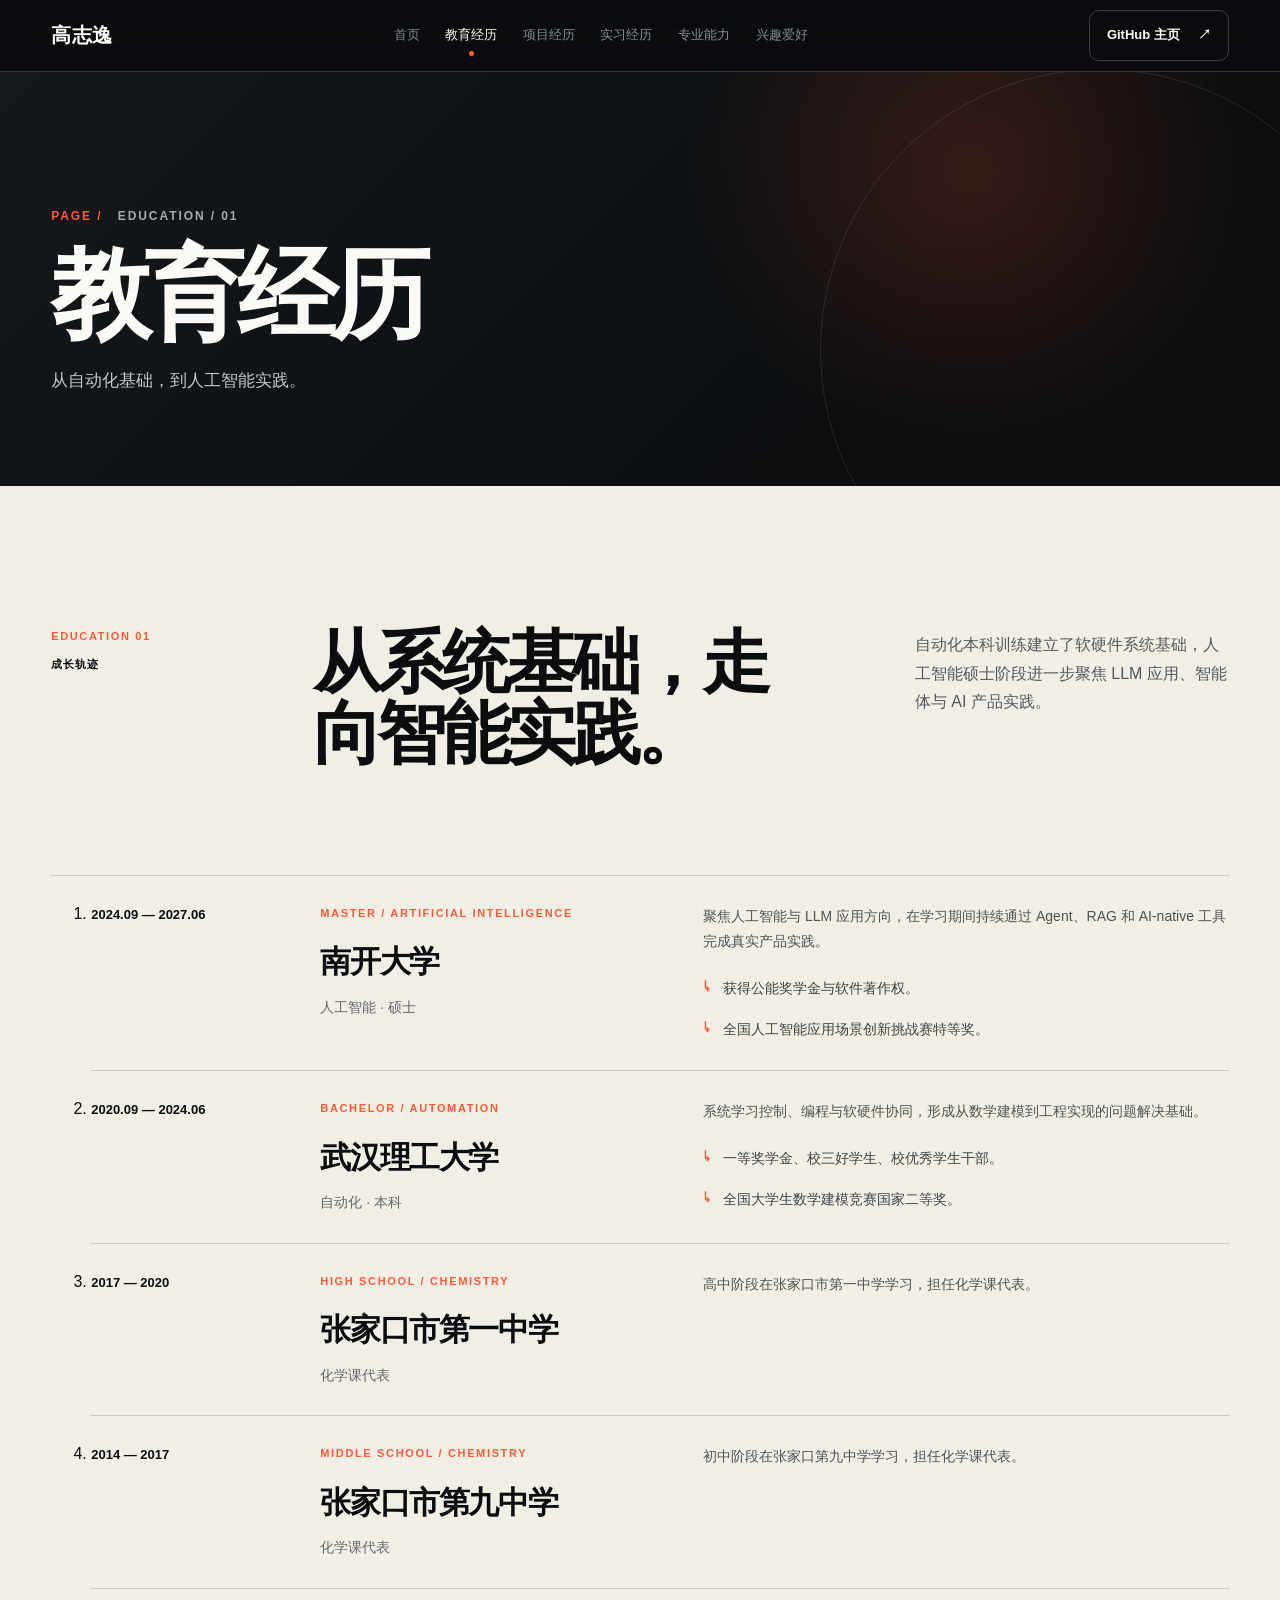
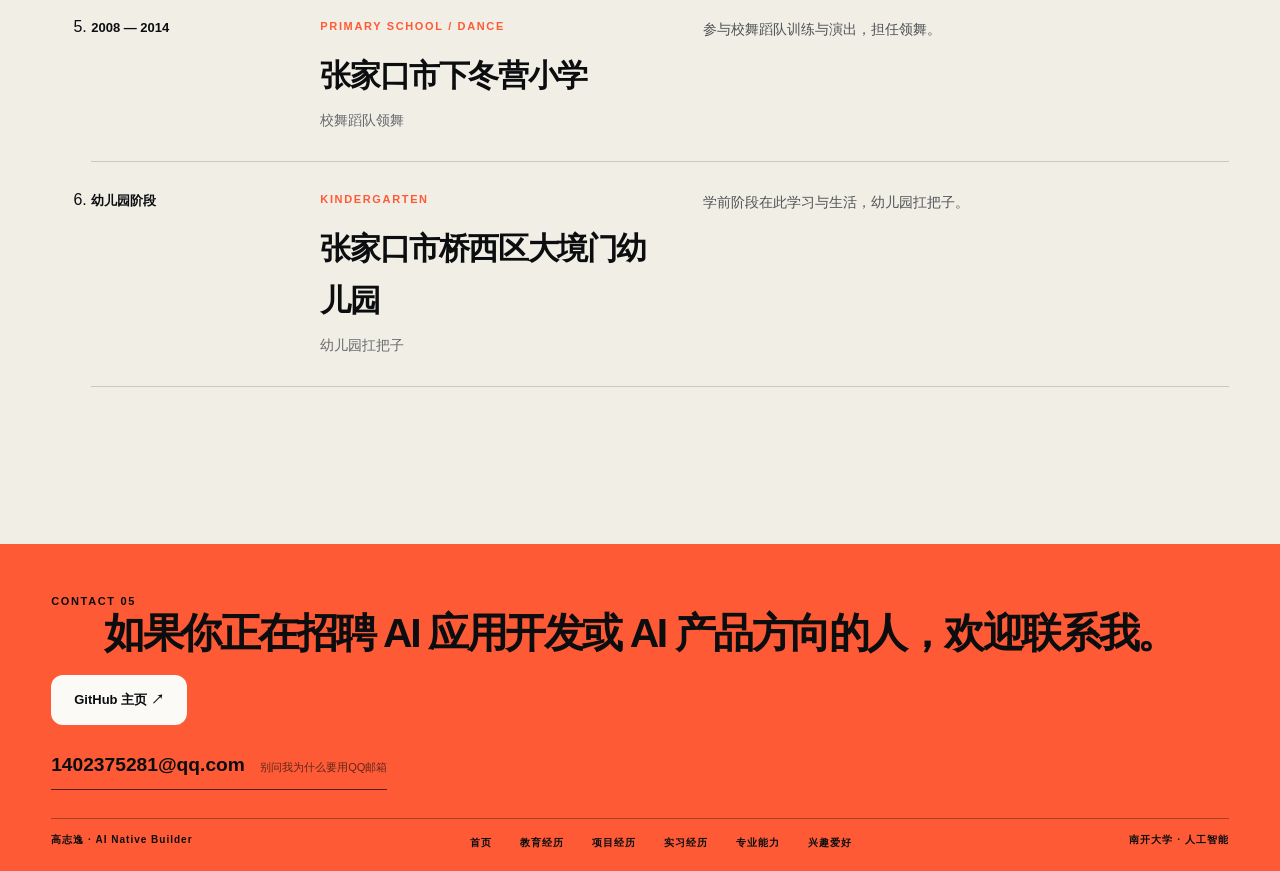
==== commit 915672a9: "Update portfolio content and responsive interest layout" ====
--- a/education.html
+++ b/education.html
@@ -7,8 +7,8 @@
     <meta name="theme-color" content="#0b0d0f" />
     <title>教育经历｜高志逸</title>
     <link rel="icon" href="assets/favicon.svg" type="image/svg+xml" />
-    <link rel="stylesheet" href="styles.css" />
-    <script src="script.js" defer></script>
+    <link rel="stylesheet" href="styles.css?v=20260910-1" />
+    <script src="script.js?v=20260910-1" defer></script>
   </head>
   <body data-page="education">
     <a class="skip-link" href="#main">跳到主要内容</a>
--- a/styles.css
+++ b/styles.css
@@ -13,6 +13,10 @@
   --control-bar-height: 72px;
 }
 
+@view-transition {
+  navigation: auto;
+}
+
 * {
   box-sizing: border-box;
 }
@@ -30,6 +34,19 @@
   line-height: 1.7;
   -webkit-font-smoothing: antialiased;
   text-rendering: optimizeLegibility;
+}
+
+.scroll-progress {
+  position: fixed;
+  z-index: 60;
+  top: 0;
+  left: 0;
+  width: 100%;
+  height: 3px;
+  background: var(--accent);
+  pointer-events: none;
+  transform: scaleX(0);
+  transform-origin: left center;
 }
 
 body::selection {
@@ -151,6 +168,22 @@
   border-radius: 10px;
   font-size: 13px;
   font-weight: 650;
+}
+
+.header-social-links {
+  display: flex;
+  align-items: center;
+  justify-self: end;
+  gap: 8px;
+}
+
+.header-social-links .header-cta {
+  justify-self: initial;
+}
+
+.header-cta-secondary {
+  color: var(--accent);
+  border-color: rgba(255, 90, 54, 0.48);
 }
 
 .header-cta:hover,
@@ -830,6 +863,7 @@
   border: 1px solid rgba(255, 255, 255, 0.14);
   border-radius: var(--radius);
   background: var(--ink-soft);
+  transition: border-color 260ms ease, box-shadow 260ms ease;
 }
 
 .project-details,
@@ -1265,6 +1299,23 @@
   object-position: center;
 }
 
+@media (hover: hover) and (pointer: fine) {
+  .project-card:hover {
+    border-color: rgba(255, 90, 54, 0.42);
+    box-shadow: 0 24px 64px rgba(0, 0, 0, 0.24);
+  }
+
+  .project-shot img,
+  .wiki-visual img {
+    transition: transform 700ms cubic-bezier(0.2, 0.8, 0.2, 1);
+  }
+
+  .project-shot:hover img,
+  .wiki-visual:hover img {
+    transform: scale(1.025);
+  }
+}
+
 .wiki-flow {
   display: grid;
   grid-template-columns: repeat(3, minmax(0, 1fr));
@@ -1616,8 +1667,50 @@
 }
 
 body[data-page="interests"] .capability-grid {
-  grid-template-columns: repeat(2, minmax(0, 1fr));
+  width: 100%;
+  min-width: 0;
+  grid-template-columns: minmax(0, 1fr);
   border-color: rgba(11, 13, 15, 0.17);
+}
+
+body[data-page="interests"] .interests-content {
+  padding-top: clamp(72px, 7vw, 104px);
+  padding-bottom: clamp(72px, 7vw, 104px);
+}
+
+body[data-page="interests"] .interests-content > * {
+  width: min(100%, 1180px);
+  margin-inline: auto;
+}
+
+body[data-page="interests"] .interests-content .section-heading {
+  padding-bottom: clamp(44px, 5vw, 72px);
+}
+
+.interest-card,
+body[data-page="interests"] .capability-grid article {
+  min-width: 0;
+  min-height: 0;
+  overflow: hidden;
+}
+
+body[data-page="interests"] .capability-grid article > * {
+  width: min(100%, 900px);
+  margin-inline: auto;
+  align-self: center;
+}
+
+body[data-page="interests"] .capability-grid article > .capability-number,
+body[data-page="interests"] .capability-grid article > .eyebrow,
+body[data-page="interests"] .capability-grid article > h3,
+body[data-page="interests"] .capability-grid article > p,
+body[data-page="interests"] .capability-grid article > .tag-list {
+  width: min(100%, 760px);
+  text-align: center;
+}
+
+body[data-page="interests"] .capability-grid article > .tag-list {
+  justify-content: center;
 }
 
 .interest-card .capability-number,
@@ -1634,7 +1727,87 @@
 .interest-card > p:not(.eyebrow),
 body[data-page="interests"] .capability-grid article > p:not(.eyebrow),
 body[data-page="interests"] .capability-grid article:hover > p:not(.eyebrow) {
+  max-width: 900px;
   color: #55595c;
+  font-size: 16px;
+}
+
+.interest-card > p:not(.eyebrow) + p:not(.eyebrow) {
+  margin-top: 14px;
+}
+
+.interest-card-media {
+  position: relative;
+  display: block;
+  width: min(100%, 900px);
+  max-width: 900px;
+  min-width: 0;
+  margin: 28px auto 0;
+  overflow: hidden;
+  border-radius: 12px;
+  background: #d8d8d4;
+}
+
+.interest-card-media img {
+  display: block;
+  width: 100%;
+  max-width: 100%;
+  height: auto;
+  transition: transform 500ms cubic-bezier(0.2, 0.75, 0.25, 1);
+}
+
+.interest-card-media figcaption {
+  position: absolute;
+  right: 12px;
+  bottom: 12px;
+  padding: 7px 10px;
+  color: var(--white);
+  border-radius: 999px;
+  background: rgba(11, 13, 15, 0.72);
+  font-size: 14px;
+  font-weight: 700;
+  backdrop-filter: blur(8px);
+}
+
+.interest-game-gallery {
+  display: grid;
+  grid-template-columns: minmax(0, 2fr) minmax(220px, 1fr);
+  gap: 12px;
+  align-items: stretch;
+  margin-top: 28px;
+}
+
+.interest-game-gallery .interest-card-media {
+  width: 100%;
+  max-width: none;
+  height: 100%;
+  margin: 0;
+}
+
+.interest-game-small-grid {
+  display: grid;
+  min-width: 0;
+  grid-template-rows: repeat(2, minmax(0, 1fr));
+  gap: 12px;
+}
+
+.interest-game-gallery .interest-card-media img {
+  width: 100%;
+  height: 100%;
+  object-fit: cover;
+}
+
+.interest-game-small-grid .interest-card-media figcaption {
+  right: 9px;
+  bottom: 9px;
+  padding: 6px 9px;
+  font-size: 12px;
+}
+
+@media (hover: hover) and (pointer: fine) {
+  .interest-card-media:hover img {
+    transform: scale(1.025);
+  }
 }
 
 .interest-status {
@@ -1796,15 +1969,81 @@
   outline-color: var(--contact-ink);
 }
 
+@keyframes page-exit {
+  to {
+    opacity: 0;
+    transform: translateY(-8px);
+  }
+}
+
+@keyframes page-enter {
+  from {
+    opacity: 0;
+    transform: translateY(10px);
+  }
+}
+
+@keyframes hero-enter {
+  from {
+    opacity: 0;
+    transform: translateY(18px);
+  }
+}
+
 .reveal {
-  opacity: 0;
-  transform: translateY(28px);
-  transition: opacity 700ms cubic-bezier(0.2, 0.8, 0.2, 1), transform 700ms cubic-bezier(0.2, 0.8, 0.2, 1);
-}
-
-.reveal.is-visible {
   opacity: 1;
   transform: translateY(0);
+}
+
+.motion-ready .reveal {
+  opacity: 0;
+  transform: translateY(24px);
+  transition: opacity 680ms cubic-bezier(0.2, 0.8, 0.2, 1), transform 680ms cubic-bezier(0.2, 0.8, 0.2, 1);
+  transition-delay: var(--reveal-delay, 0ms);
+}
+
+.motion-ready .reveal.is-visible {
+  opacity: 1;
+  transform: translateY(0);
+}
+
+.motion-ready .route-card.reveal.is-visible:hover,
+.motion-ready .route-card.reveal.is-visible:focus-visible {
+  transform: translateY(-3px);
+}
+
+@media (prefers-reduced-motion: no-preference) {
+  ::view-transition-old(root) {
+    animation: page-exit 180ms ease both;
+  }
+
+  ::view-transition-new(root) {
+    animation: page-enter 360ms cubic-bezier(0.2, 0.8, 0.2, 1) both;
+  }
+
+  body:not([data-page="interests"]) .page-hero .hero-role,
+  body:not([data-page="interests"]) .page-hero h1,
+  body:not([data-page="interests"]) .page-hero .hero-intro,
+  body:not([data-page="interests"]) .page-hero .hero-actions,
+  body:not([data-page="interests"]) .hero-side {
+    animation: hero-enter 680ms cubic-bezier(0.2, 0.8, 0.2, 1) both;
+  }
+
+  body:not([data-page="interests"]) .page-hero h1 {
+    animation-delay: 80ms;
+  }
+
+  body:not([data-page="interests"]) .page-hero .hero-intro {
+    animation-delay: 180ms;
+  }
+
+  body:not([data-page="interests"]) .page-hero .hero-actions {
+    animation-delay: 280ms;
+  }
+
+  body:not([data-page="interests"]) .hero-side {
+    animation-delay: 340ms;
+  }
 }
 
 @media (max-width: 1080px) {
@@ -1889,6 +2128,7 @@
     min-height: 112px;
     scroll-snap-align: start;
   }
+
 }
 
 @media (max-width: 820px) {
@@ -2004,7 +2244,25 @@
 
   .interest-grid,
   body[data-page="interests"] .capability-grid {
+    grid-template-columns: minmax(0, 1fr);
+  }
+
+  body[data-page="interests"] .interests-content {
+    padding-top: 64px;
+    padding-bottom: 64px;
+  }
+
+  .interest-game-gallery {
+    grid-template-columns: minmax(0, 1fr);
+    align-items: stretch;
+  }
+
+  .interest-game-small-grid {
+    display: grid;
+    min-width: 0;
     grid-template-columns: repeat(2, minmax(0, 1fr));
+    grid-template-rows: none;
+    gap: 12px;
   }
 
   .routes-section .route-card {
@@ -2029,6 +2287,16 @@
   .header-cta {
     padding: 11px 14px;
     font-size: 12px;
+  }
+
+  .header-social-links {
+    gap: 6px;
+  }
+
+  .header-social-links .header-cta {
+    gap: 6px;
+    padding: 10px 9px;
+    font-size: 10px;
   }
 
   .hero {
@@ -2291,6 +2559,23 @@
     grid-template-columns: 1fr;
   }
 
+  body[data-page="interests"] .capability-grid article,
+  body[data-page="interests"] .capability-grid article:last-child {
+    grid-column: auto;
+    min-height: 0;
+    padding: 26px 22px;
+  }
+
+  body[data-page="interests"] .interests-content {
+    padding-top: 52px;
+    padding-bottom: 52px;
+  }
+
+  body[data-page="interests"] .interests-content .section-heading {
+    gap: 24px;
+    padding-bottom: 38px;
+  }
+
   .routes-section .route-card {
     flex-basis: min(190px, 72vw);
     min-height: 104px;
@@ -2341,6 +2626,11 @@
     scroll-behavior: auto;
   }
 
+  ::view-transition-old(root),
+  ::view-transition-new(root) {
+    animation: none !important;
+  }
+
   *,
   *::before,
   *::after {
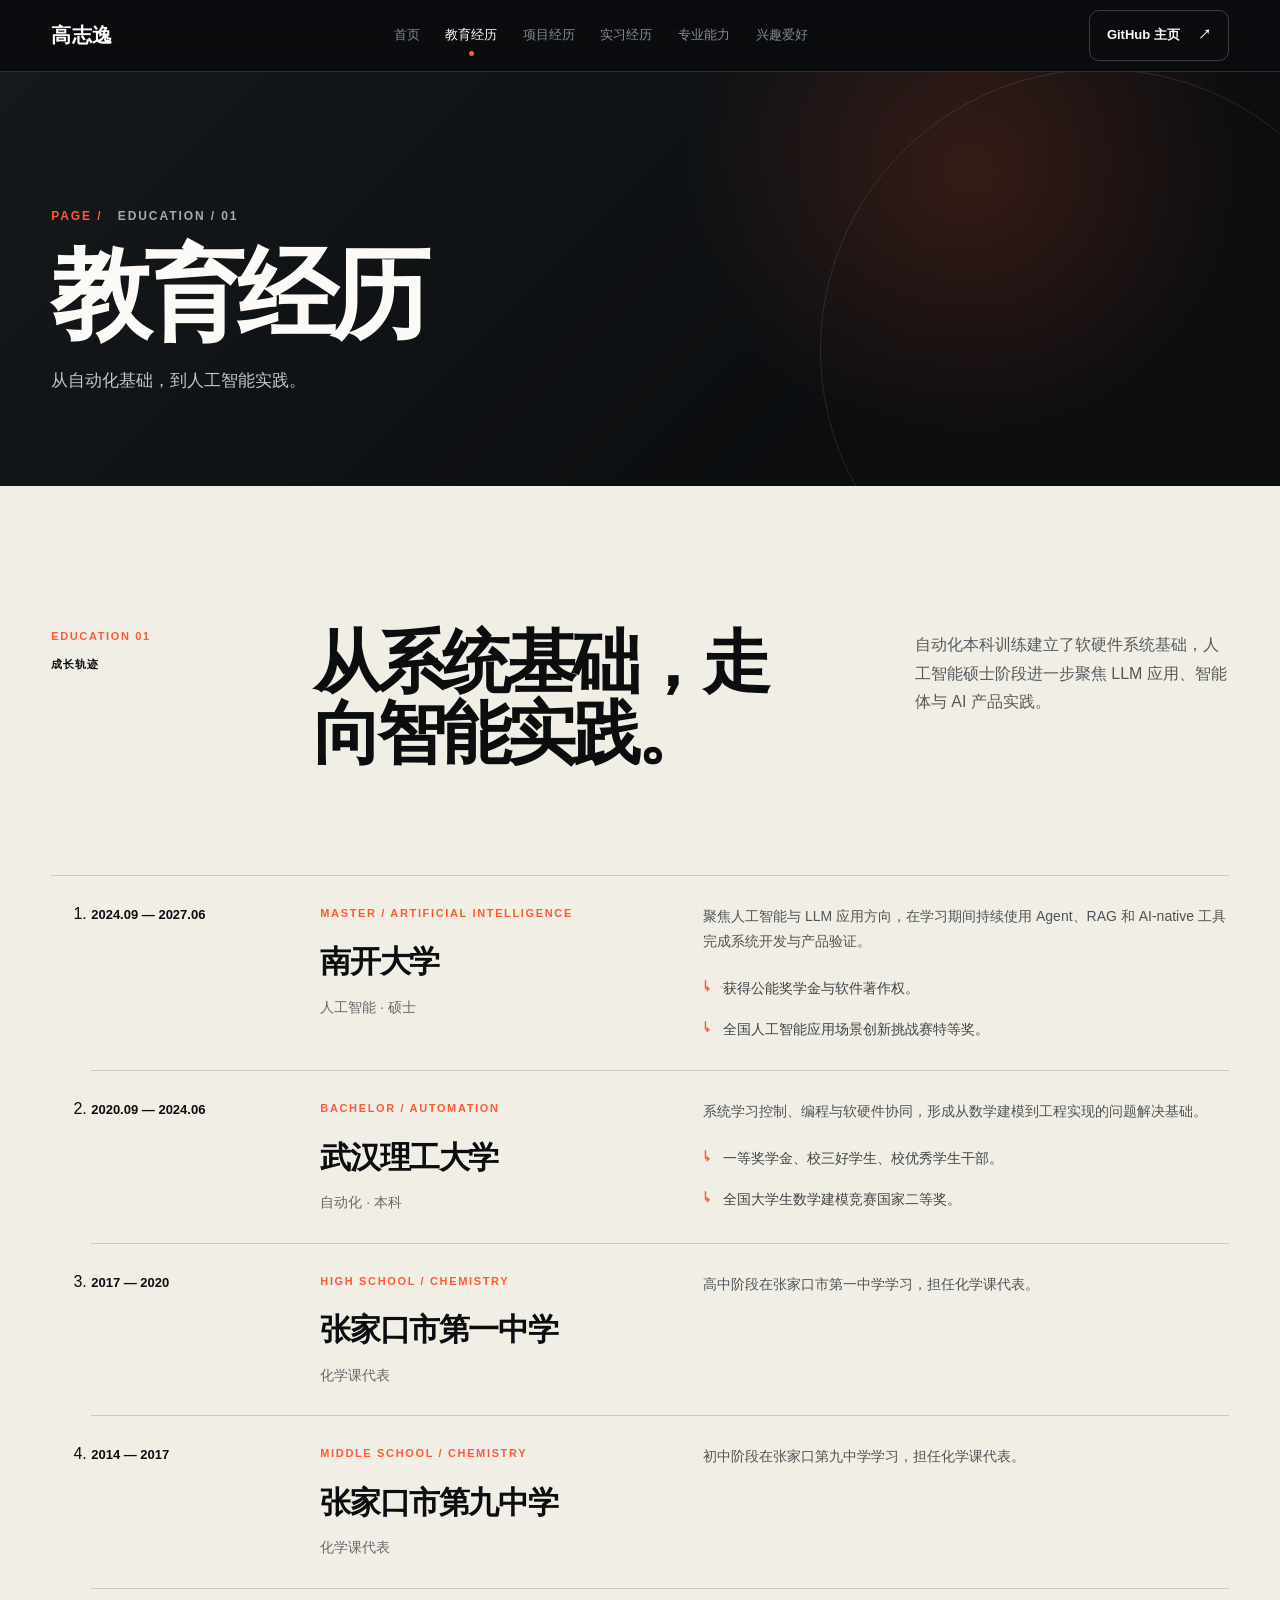
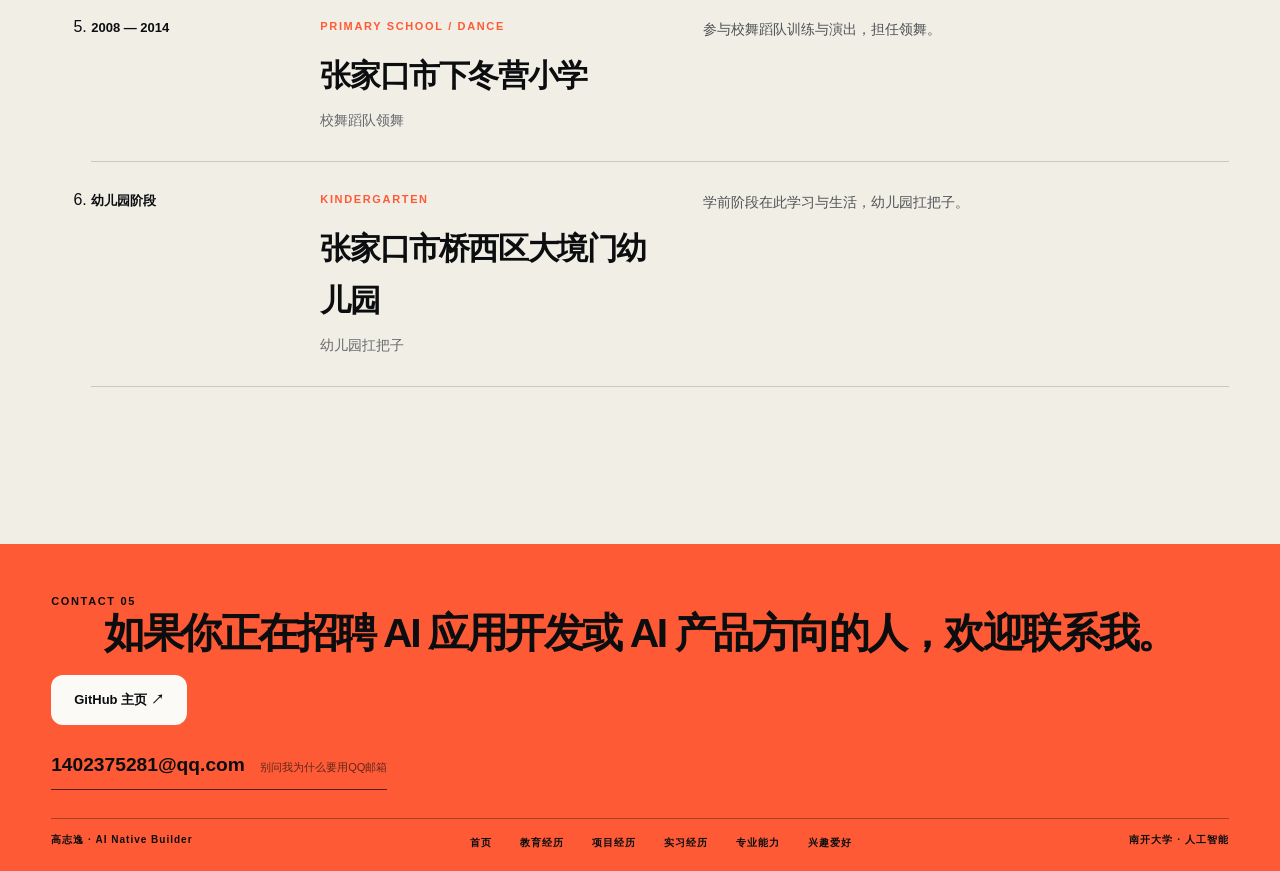
==== commit 5f835ee6: "Balance product and engineering narrative" ====
--- a/education.html
+++ b/education.html
@@ -7,7 +7,7 @@
     <meta name="theme-color" content="#0b0d0f" />
     <title>教育经历｜高志逸</title>
     <link rel="icon" href="assets/favicon.svg" type="image/svg+xml" />
-    <link rel="stylesheet" href="styles.css?v=20260910-1" />
+    <link rel="stylesheet" href="styles.css?v=20260910-3" />
     <script src="script.js?v=20260910-1" defer></script>
   </head>
   <body data-page="education">
@@ -18,7 +18,7 @@
       </a>
       <button class="mobile-menu-toggle" type="button" aria-controls="site-nav" aria-expanded="false">
         <span>菜单</span>
-        <span aria-hidden="true">↕</span>
+        <span aria-hidden="true">＋</span>
       </button>
       <nav class="nav-links" id="site-nav" aria-label="页面导航">
         <a href="index.html" data-page-link="home">首页</a>
@@ -60,7 +60,7 @@
                 <p>人工智能 · 硕士</p>
               </div>
               <div class="timeline-description">
-                <p>聚焦人工智能与 LLM 应用方向，在学习期间持续通过 Agent、RAG 和 AI-native 工具完成真实产品实践。</p>
+                <p>聚焦人工智能与 LLM 应用方向，在学习期间持续使用 Agent、RAG 和 AI-native 工具完成系统开发与产品验证。</p>
                 <ul class="timeline-details compact-list">
                   <li>获得公能奖学金与软件著作权。</li>
                   <li>全国人工智能应用场景创新挑战赛特等奖。</li>
--- a/styles.css
+++ b/styles.css
@@ -194,14 +194,30 @@
 
 .mobile-menu-toggle {
   display: none;
-  width: 42px;
+  width: auto;
   height: 42px;
-  padding: 0;
+  align-items: center;
+  justify-content: center;
+  gap: 7px;
+  padding: 0 13px;
   border: 1px solid rgba(255, 255, 255, 0.26);
   border-radius: 10px;
   color: var(--white);
   background: transparent;
+  font-size: 12px;
+  font-weight: 650;
+  line-height: 1;
+  white-space: nowrap;
   cursor: pointer;
+}
+
+.mobile-menu-toggle span:last-child {
+  font-size: 15px;
+  transition: transform 180ms ease;
+}
+
+.mobile-menu-toggle[aria-expanded="true"] span:last-child {
+  transform: rotate(45deg);
 }
 
 .hero {
@@ -1148,6 +1164,13 @@
   padding-block: clamp(28px, 5vw, 66px);
 }
 
+.ios-gallery .project-shot img {
+  height: auto;
+  aspect-ratio: 941 / 1672;
+  object-fit: contain;
+  object-position: center;
+}
+
 .project-shot {
   overflow: hidden;
   margin: 0;
@@ -2142,8 +2165,7 @@
   }
 
   .mobile-menu-toggle {
-    display: inline-grid;
-    place-items: center;
+    display: inline-flex;
   }
 
   .nav-links.is-open {
